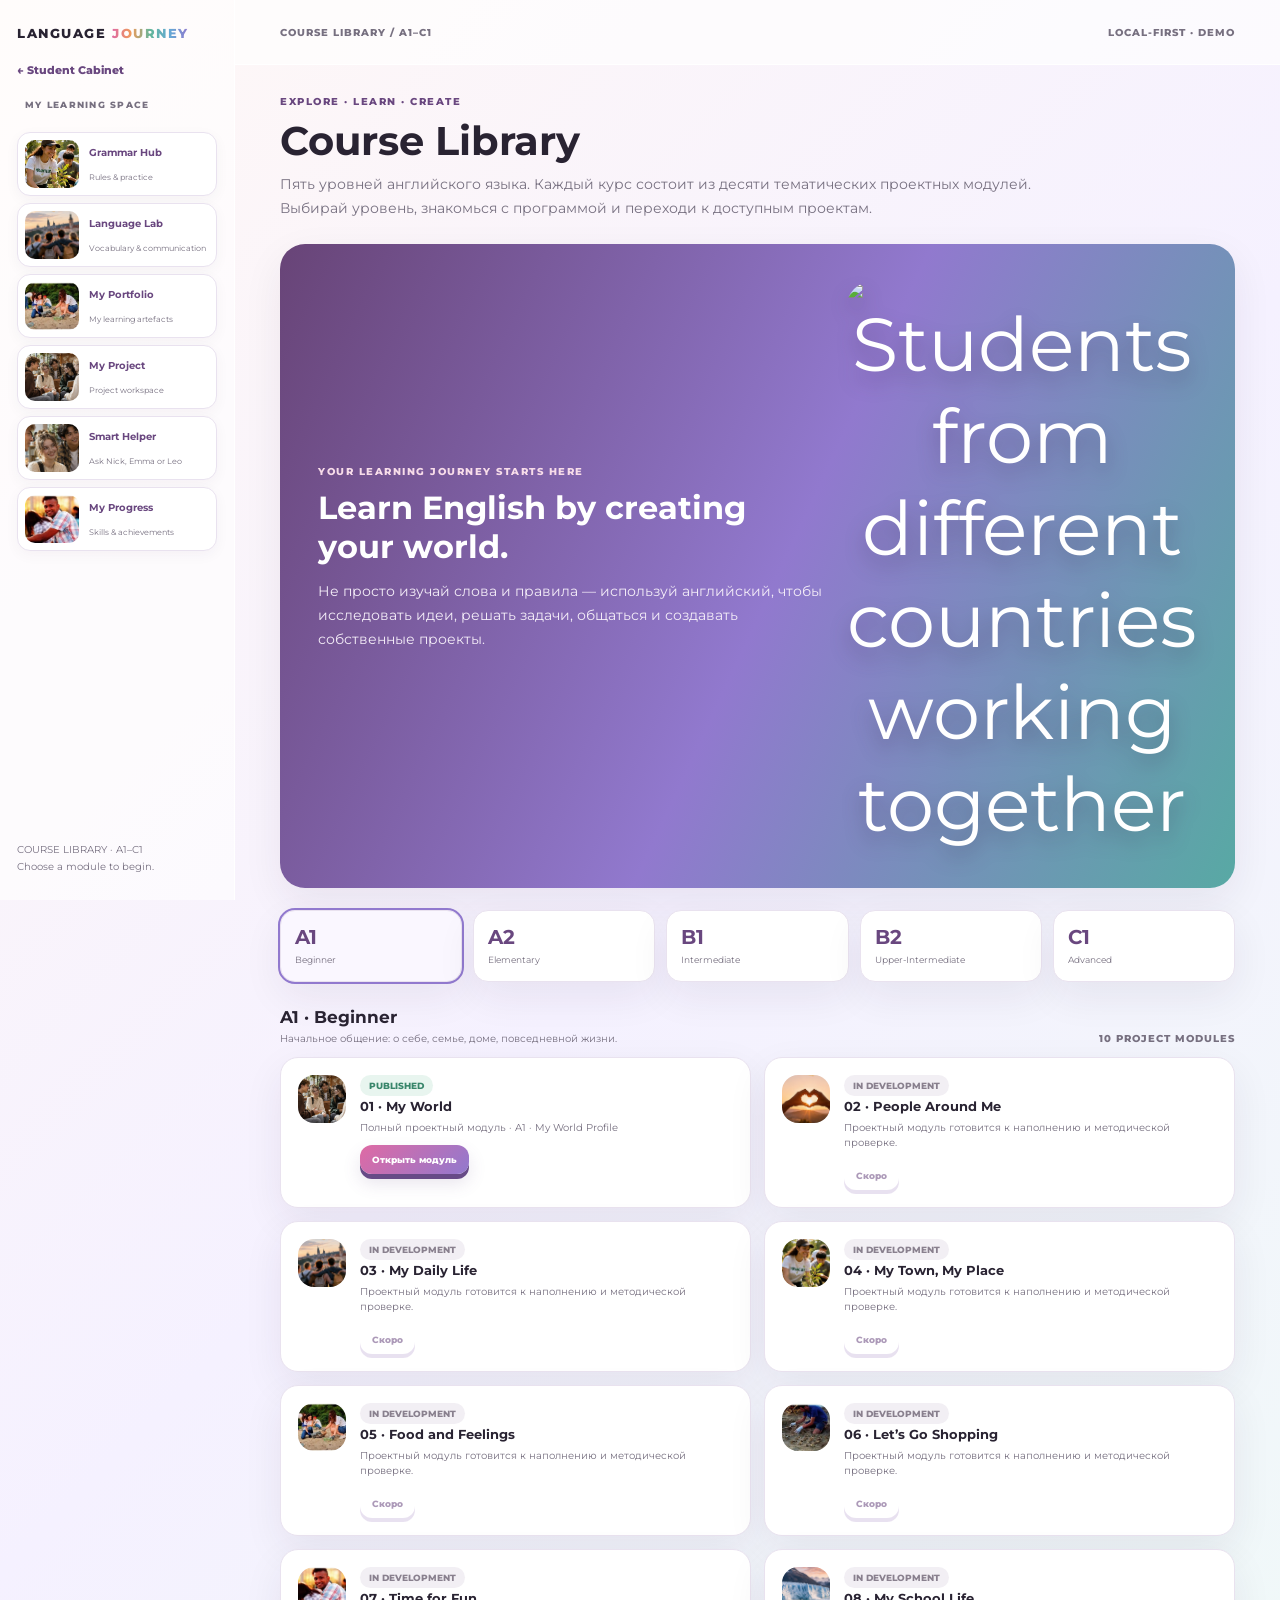
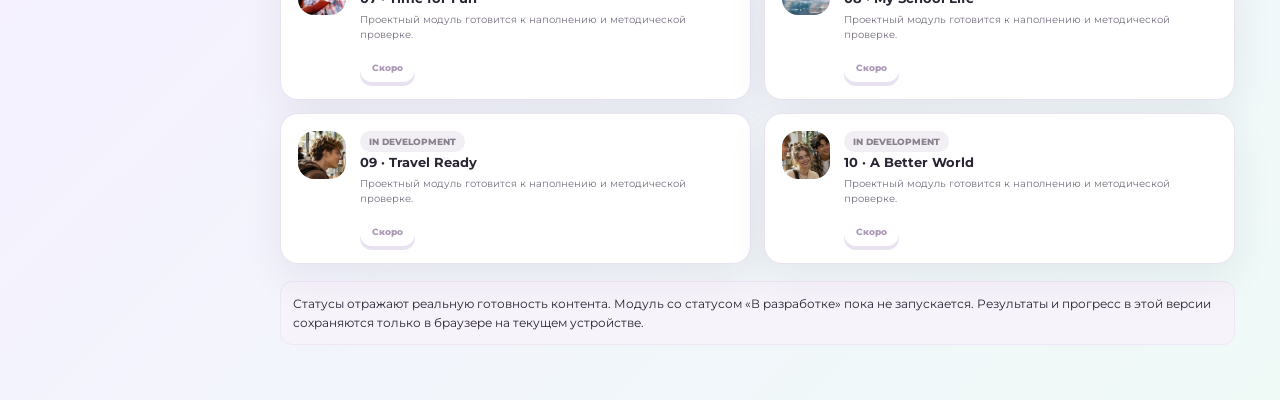
==== library/index.html @ ac0d99d9 "Restore Smart Helper chat and top points progress scale" ====
<!doctype html>
<html lang="ru"><head><meta charset="utf-8"><meta name="viewport" content="width=device-width,initial-scale=1">
<title>Course Library · Language Journey</title>
<link rel="preconnect" href="https://fonts.googleapis.com"><link rel="preconnect" href="https://fonts.gstatic.com" crossorigin><link href="https://fonts.googleapis.com/css2?family=Montserrat:wght@400;500;600;700;800&display=swap" rel="stylesheet">
<style>
:root{--ink:#292332;--muted:#777080;--paper:#fff;--bg:#f7f4fb;--line:#e9e2ef;--plum:#69477f;--pink:#df6aa4;--orange:#ef9a5a;--green:#63b69b;--blue:#64a9d5;--violet:#9179ce;--shadow:0 14px 40px #30203d12}
*{box-sizing:border-box}body{margin:0;background:linear-gradient(135deg,#fff8f6,#f5f1ff 48%,#effaf7);font:14px Montserrat,Arial,sans-serif;color:var(--ink);min-height:100vh}button,input,textarea{font:inherit}button{cursor:pointer}.shell{max-width:1440px;margin:auto;min-height:100vh;display:grid;grid-template-columns:235px 1fr}.side{background:#fff9;border-right:1px solid #fff;padding:25px 17px;display:flex;flex-direction:column;gap:22px}.logo{font-weight:800;letter-spacing:.12em;font-size:13px}.logo span{background:linear-gradient(90deg,var(--pink),var(--orange),var(--green),var(--blue),var(--violet));color:transparent;background-clip:text}.back{color:var(--plum);text-decoration:none;font-size:11px;font-weight:800}.sideNote{margin-top:auto;color:var(--muted);font-size:10px;line-height:1.7}.main{min-width:0}.top{height:65px;padding:0 clamp(18px,4vw,45px);display:flex;align-items:center;justify-content:space-between;border-bottom:1px solid #fff;background:#ffffffa8}.crumb{font-size:10px;color:var(--muted);font-weight:800;letter-spacing:.1em}.content{max-width:1200px;margin:auto;padding:30px clamp(16px,4vw,45px) 55px}.eyebrow{font-size:10px;letter-spacing:.15em;text-transform:uppercase;font-weight:800;color:var(--plum);margin-bottom:10px}.h1{font-size:clamp(27px,4vw,40px);margin:0 0 9px;line-height:1.15}.sub{max-width:760px;color:var(--muted);line-height:1.7;margin:0 0 23px}.hero{border-radius:25px;padding:clamp(23px,4vw,38px);color:#fff;background:linear-gradient(115deg,#684477,#9179ce 52%,#58a9a4);box-shadow:var(--shadow);display:grid;grid-template-columns:1.4fr .6fr;align-items:center;gap:20px;overflow:hidden}.hero h2{font-size:clamp(22px,3vw,32px);margin:0 0 10px}.hero p{color:#f4edf8;line-height:1.7;max-width:650px}.heroArt{font-size:75px;text-align:center;filter:drop-shadow(0 10px 10px #33204455)}.btn{border:0;border-radius:12px;padding:12px 18px;color:#fff;font-size:11px;font-weight:800;background:linear-gradient(135deg,var(--pink),var(--violet));box-shadow:0 5px 0 #674b87,0 9px 18px #674b8728}.btn:active{transform:translateY(3px);box-shadow:0 2px 0 #674b87}.btn.ghost{background:#fff;color:var(--plum);box-shadow:0 4px 0 #d7c9e4}.levels{display:grid;grid-template-columns:repeat(5,1fr);gap:11px;margin:22px 0}.level{background:#fff;border:1px solid var(--line);border-radius:15px;padding:14px;text-align:left;box-shadow:var(--shadow);color:var(--ink)}.level strong{font-size:20px;display:block;color:var(--plum)}.level small{font-size:9px;color:var(--muted)}.level.active{outline:2px solid var(--violet);background:#faf7ff}.sectionHead{display:flex;justify-content:space-between;align-items:end;gap:12px;margin:25px 0 12px}.sectionHead h3{margin:0;font-size:17px}.muted{color:var(--muted)}.moduleGrid{display:grid;grid-template-columns:repeat(2,minmax(0,1fr));gap:13px}.moduleCard{background:#fff;border:1px solid var(--line);border-radius:18px;padding:17px;display:flex;gap:14px;align-items:flex-start;box-shadow:var(--shadow);min-width:0}.moduleIcon{width:48px;height:48px;border-radius:15px;background:linear-gradient(135deg,#fce6f0,#eae5ff);display:grid;place-items:center;font-size:23px;flex:none}.moduleBody{flex:1;min-width:0}.moduleBody h4{margin:2px 0 6px;font-size:13px}.moduleBody p{font-size:10px;line-height:1.55;color:var(--muted);margin:0 0 10px}.status{display:inline-flex;padding:5px 9px;border-radius:20px;font-size:9px;font-weight:800;background:#e8f5ef;color:#39866b}.status.draft{background:#f2eff4;color:#89808e}.moduleCard .btn{padding:9px 12px;font-size:9px}.notice{padding:13px 15px;border-radius:13px;background:#f8f4fb;border:1px solid #eee5f5;font-size:10px;line-height:1.6;color:#66596c;margin-top:17px}
#player{display:none}.playerTop{display:flex;align-items:center;gap:15px;margin-bottom:18px}.progress{height:7px;border-radius:20px;background:#eae4ef;overflow:hidden;flex:1}.progress i{display:block;height:100%;background:linear-gradient(90deg,var(--pink),var(--orange),var(--green),var(--blue),var(--violet));width:0}.step{font-size:10px;font-weight:800;color:var(--muted);white-space:nowrap}.screen{background:#fff;border:1px solid var(--line);border-radius:22px;box-shadow:var(--shadow);padding:clamp(16px,2.5vw,26px);min-height:min(620px,calc(100vh - 135px));max-height:calc(100vh - 110px);display:flex;flex-direction:column;overflow:hidden}.screen h2{font-size:clamp(22px,3vw,30px);margin:0 0 10px}.screenLead{color:var(--muted);line-height:1.7;max-width:850px;margin:0 0 18px;font-size:13px}.screenBody{flex:1;min-width:0;min-height:0;overflow-y:auto;padding-right:5px}.screenActions{display:flex;justify-content:space-between;gap:12px;margin-top:23px;flex-wrap:wrap}.helper{display:flex;gap:10px;align-items:center;background:#f8f5fb;padding:11px 13px;border-radius:13px;margin-top:17px;font-size:10px;line-height:1.55;color:#66596c}.helper b{color:var(--plum)}.photos{display:grid;grid-template-columns:repeat(3,minmax(0,1fr));gap:12px}.photo{box-shadow:0 8px 22px #30203d12}.photo{margin:0;position:relative;border-radius:15px;overflow:hidden;min-height:175px;background:#eee}.photo img{width:100%;height:clamp(210px,28vh,300px);object-fit:cover;object-position:center;display:block;background:#f5f2f7}.screenVisual{margin:0 0 13px;border-radius:14px;overflow:hidden}.screenVisual img{width:100%;height:clamp(230px,34vh,360px);object-fit:cover;object-position:center;display:block;background:#f5f2f7}.screenVisual{box-shadow:0 8px 22px #30203d12}.photo figcaption{padding:10px;background:#fff;font-size:10px;font-weight:800}.choiceGrid{display:grid;gap:10px;margin:15px 0}.choice{display:flex;align-items:center;gap:11px;border:1px solid var(--line);background:#fff;border-radius:12px;padding:13px;text-align:left;font-size:12px;font-weight:650;color:var(--ink)}.choice:hover{border-color:var(--violet);background:#fbf9ff}.choice.selected{border:2px solid var(--violet);background:#f8f4ff}.choice.correct{border-color:#63b69b;background:#f0faf5}.choice.wrong{border-color:#df7c86;background:#fff4f4}.feedback{display:none;padding:12px 14px;border-radius:12px;font-size:11px;line-height:1.6;margin-top:12px;background:#f4f0fa}.feedback.show{display:block}.vocabGrid,.grammarGrid{display:grid;grid-template-columns:repeat(2,1fr);gap:10px}.vocab{padding:14px;border:1px solid var(--line);border-radius:13px;background:#fff}.vocab b{font-size:14px;color:var(--plum)}.vocab span{display:block;font-size:10px;color:var(--muted);margin:4px 0}.vocab em{font-size:10px}.grammar{border:1px solid var(--line);border-radius:14px;padding:16px;background:#fff}.grammar h3{margin:0 0 8px;font-size:15px}.rule{background:#f7f3fb;padding:12px;border-radius:10px;font-size:12px;font-weight:800;color:var(--plum);line-height:1.7}.examples{font-size:11px;line-height:1.8;color:var(--muted)}.readingText{font-size:14px;line-height:1.9;padding:18px;border-radius:15px;background:linear-gradient(120deg,#fff8f3,#f7f3ff);border-left:4px solid var(--pink);margin:12px 0 18px}.field{display:grid;gap:6px;margin:12px 0}.field label{font-size:10px;font-weight:800}.field input,.field textarea{width:100%;border:1px solid var(--line);border-radius:11px;padding:12px;color:var(--ink);background:#fff;font-size:12px}.field textarea{min-height:72px;resize:vertical}.transcript{display:none;padding:13px;border-radius:12px;background:#f8f5fb;font-size:12px;line-height:1.7}.transcript.show{display:block}.checklist{display:grid;gap:10px}.checkline{display:flex;gap:10px;align-items:flex-start;padding:11px;border:1px solid var(--line);border-radius:11px;font-size:11px;line-height:1.5}.checkline input{accent-color:var(--plum);margin-top:2px}.toast{display:none;padding:12px;border-radius:12px;background:#edf8f2;color:#276c52;font-size:11px;margin-top:12px}.toast.show{display:block}
@media(max-width:850px){.shell{grid-template-columns:1fr}.side{flex-direction:row;align-items:center;padding:13px 17px;border-right:0;border-bottom:1px solid var(--line)}.sideNote{display:none}.levels{grid-template-columns:repeat(5,minmax(0,1fr))}.moduleGrid{grid-template-columns:1fr}.hero{grid-template-columns:1fr}.heroArt{display:none}}@media(max-width:560px){.screen{max-height:none;min-height:520px;overflow:visible}.screenBody{overflow:visible}.levels{grid-template-columns:repeat(3,1fr)}.photos{grid-template-columns:1fr}.photo img{height:160px}.vocabGrid,.grammarGrid{grid-template-columns:1fr}.screen{min-height:520px}.moduleCard{padding:13px}.top{height:54px}}
.matchRow{display:grid;gap:8px;margin:10px 0}.matchRow select,.worldCard select,.flagCard select,.assessRow select{width:100%;padding:9px;border:1px solid var(--line);border-radius:9px;background:white;color:var(--ink);font:inherit;font-size:11px}.lessonTable{width:100%;border-collapse:collapse;font-size:12px}.lessonTable th{background:#f4e8f1;color:var(--plum)}.lessonTable th,.lessonTable td{border:1px solid var(--line);padding:8px;text-align:left}.worldGrid{display:grid;grid-template-columns:repeat(3,minmax(0,1fr));gap:10px}.worldCard{border:1px solid var(--line);border-radius:12px;overflow:hidden;padding:7px}.worldCard img{width:100%;height:160px;object-fit:cover;background:#f5f2f7}.worldCard>div{display:flex;align-items:center;gap:8px;padding-top:6px}.flagGrid{display:grid;grid-template-columns:repeat(5,minmax(0,1fr));gap:8px}.flagCard{border:1px solid var(--line);border-radius:10px;padding:8px;text-align:center;background:#fff}.flagCard span{display:block;font-size:25px}.flagCard small{display:block;font-size:9px;color:var(--muted);margin:3px}.letterBoard{display:grid;grid-template-columns:repeat(7,minmax(0,1fr));gap:7px;margin:15px 0}.letterKey{border:0;border-radius:8px;padding:12px 4px;background:linear-gradient(145deg,#f36b32,#bb3c1c);color:#fff;font-weight:900;box-shadow:0 3px 0 #8d2b17}.letterResult,.notice{padding:12px;border-radius:12px;background:#f7f3fb;color:var(--ink);font-size:12px;line-height:1.6}.dialogueLine{display:flex;justify-content:space-between;gap:12px;padding:9px 0;border-bottom:1px solid var(--line);font-size:13px}.assessRow{display:grid;grid-template-columns:1fr 90px;gap:10px;align-items:center;padding:10px 0;border-bottom:1px solid var(--line);font-size:12px}@media(max-width:650px){.worldGrid{grid-template-columns:repeat(2,minmax(0,1fr))}.flagGrid{grid-template-columns:repeat(3,minmax(0,1fr))}.letterBoard{grid-template-columns:repeat(6,minmax(0,1fr))}}.side{position:sticky;top:0;height:100vh;overflow-y:auto;align-self:start}.sideLabel{font-size:9px;letter-spacing:.14em;font-weight:800;color:var(--muted);padding:0 8px}.learnNav{display:grid;gap:7px}.learnNav button{display:grid;grid-template-columns:34px 1fr;grid-template-rows:auto auto;gap:2px 9px;align-items:center;text-align:left;border:1px solid transparent;border-radius:13px;padding:10px 9px;background:transparent;color:var(--ink);cursor:pointer}.learnNav button:hover{background:linear-gradient(100deg,#fceaf3,#f1edff);border-color:#eadcf2}.learnNav button>span{grid-row:1/3;width:32px;height:32px;border-radius:10px;background:#f4edf8;display:grid;place-items:center;font-size:16px}.learnNav button b{font-size:10px;color:var(--plum)}.learnNav button small{font-size:8px;color:var(--muted)}.fillGrammarTable td{padding:7px}.grammarGap{width:100%;min-width:0;padding:10px 8px;border:1px solid #d9cbe2;border-radius:8px;background:#fff;color:var(--ink);font:600 11px Montserrat,Arial,sans-serif}.grammarGap:focus{outline:2px solid var(--violet);border-color:var(--violet)}.tableInstruction{font-size:10px;color:var(--muted);line-height:1.5;margin:0 0 10px}@media(max-width:850px){.side{position:relative;height:auto;overflow:visible}.learnNav{display:flex;overflow-x:auto;width:100%;gap:5px}.learnNav button{min-width:145px}.sideLabel,.sideNote{display:none}.side{display:grid;grid-template-columns:1fr;gap:10px}.logo,.back{display:none}.shell{grid-template-columns:1fr}}.workspaceBackdrop{position:fixed;inset:0;background:#21172e66;z-index:100;display:none;justify-content:flex-end}.workspaceBackdrop.open{display:flex}.workspacePanel{width:min(520px,94vw);height:100%;overflow:auto;background:#fbf9fd;padding:24px;box-shadow:-20px 0 60px #21172e30;animation:workspaceIn .2s ease}.workspaceHead{display:flex;justify-content:space-between;align-items:center;gap:12px;margin-bottom:20px}.workspaceHead h2{margin:0;font-size:24px}.closeWorkspace{border:0;border-radius:10px;background:#eee7f3;color:var(--plum);font-size:16px;padding:9px 12px}.workspaceContent{display:grid;gap:12px}.workspaceCard{background:#fff;border:1px solid var(--line);border-radius:16px;padding:17px;box-shadow:var(--shadow)}.workspaceCard h3{font-size:14px;margin:0 0 9px;color:var(--plum)}.workspaceCard p,.workspaceCard li{font-size:11px;line-height:1.7;color:var(--muted)}.workspaceExamples{display:grid;gap:7px;margin-top:12px}.workspaceExamples div{padding:9px 11px;border-radius:9px;background:#f8f4fb;font-size:11px}.workspaceFoot{font-size:10px;line-height:1.6;color:var(--muted)}.wordCloud,.skillTags{display:flex;flex-wrap:wrap;gap:7px;margin:12px 0}.wordCloud span,.skillTags span{padding:7px 10px;border-radius:20px;background:#f3edf8;color:var(--plum);font-size:10px;font-weight:700}.portfolioLine{display:grid;grid-template-columns:125px 1fr;gap:9px;padding:9px 0;border-bottom:1px solid var(--line);font-size:10px}.portfolioLine b{color:var(--plum)}.portfolioLine span{overflow-wrap:anywhere}.helperChoices{display:grid;grid-template-columns:repeat(3,1fr);gap:8px}.helperChoices button{display:grid;gap:6px;text-align:left;border:1px solid var(--line);border-radius:13px;padding:12px;background:#fff}.helperChoices b{font-size:12px;color:var(--plum)}.helperChoices small{font-size:8px;color:var(--muted)}.helperChoices span{font-size:21px}.progressSummary{padding:20px;border-radius:16px;background:linear-gradient(120deg,#684477,#9179ce);color:white;display:grid;gap:6px}.progressSummary strong{font-size:38px}.progressSummary span{font-size:10px;color:#f4eaf8}.workspaceProgress{height:7px;background:#ffffff55;border-radius:20px;overflow:hidden;margin-top:8px}.workspaceProgress i{display:block;height:100%;background:#fff;border-radius:20px}.projectIcon{font-size:35px}@keyframes workspaceIn{from{transform:translateX(20px);opacity:.7}to{transform:translateX(0);opacity:1}}.flagImage{display:block;width:64px;height:44px;object-fit:contain;margin:0 auto 6px}.flagCard{min-width:0}.answer-correct{border-color:#37a879!important;background:#effaf4!important}.answer-wrong{border-color:#d96a78!important;background:#fff1f2!important}.flagCard select{font-size:10px;padding:8px 5px}.learnNav button{grid-template-columns:54px 1fr;grid-template-rows:auto auto;min-height:64px;padding:7px;gap:2px 10px;background:#fff;border:1px solid var(--line);box-shadow:0 4px 14px #30203d0b}.learnNav button>img{grid-row:1/3;width:54px;height:48px;object-fit:cover;border-radius:10px}.side{z-index:3;min-width:0}.screenVisual img{height:clamp(230px,34vh,360px)!important;object-fit:cover!important;object-position:center}.photo img{height:clamp(210px,28vh,300px)!important;object-fit:cover!important}.flagImage{display:block;width:100%;height:76px;object-fit:contain;background:#f5f5f7;border-radius:6px;margin:0 auto 6px}.flagName{display:block;font-size:10px;margin-bottom:7px;color:var(--ink)}.flagCard{padding:10px;display:flex;flex-direction:column;justify-content:space-between;gap:4px}.flagGrid{gap:10px}.audioPanel{display:flex;align-items:center;gap:12px;flex-wrap:wrap;background:#f8f4fb;border:1px solid var(--line);border-radius:14px;padding:14px;margin-bottom:15px}.audioPanel p{font-size:11px;color:var(--muted);flex:1;min-width:180px;line-height:1.6}.welcomeTiles{display:grid;grid-template-columns:1fr 1fr;gap:12px}.welcomeTiles article{border:1px solid var(--line);border-radius:15px;overflow:hidden;background:white}.welcomeTiles img{width:100%;height:175px;object-fit:cover;display:block}.welcomeTiles article div{padding:13px}.welcomeTiles h3{font-size:13px;margin:0 0 7px}.welcomeTiles p{font-size:11px;color:var(--muted);margin:0 0 6px}.welcomeTiles b{font-size:10px}@media(max-width:560px){.welcomeTiles{grid-template-columns:1fr}}.screenVisual img{height:clamp(230px,34vh,360px)!important;object-fit:cover!important;object-position:center}.photo img{height:clamp(210px,28vh,300px)!important;object-fit:cover!important}.flagImage{width:100%;height:76px;object-fit:contain;background:#f5f5f7;border-radius:6px}.flagName{display:block;font-size:10px;margin:5px 0;color:var(--ink)}.flagCard{padding:10px;display:flex;flex-direction:column;gap:6px}.flagGrid{gap:10px}.learnNav button{grid-template-columns:54px 1fr;grid-template-rows:auto auto;min-height:64px;padding:7px;gap:2px 10px;background:#fff;border:1px solid var(--line);box-shadow:0 4px 14px #30203d0b}.learnNav button>img{grid-row:1/3;width:54px;height:48px;object-fit:cover;border-radius:10px}.side{z-index:3;min-width:0}.helperChoices button img{width:64px;height:64px;object-fit:cover;border-radius:12px}.helperChoices button span{display:none}.audioPanel{display:flex;align-items:center;gap:12px;flex-wrap:wrap;background:#f8f4fb;border:1px solid var(--line);border-radius:14px;padding:14px;margin-bottom:15px}.audioPanel p{font-size:11px;color:var(--muted);line-height:1.6}.welcomeTiles{display:grid;grid-template-columns:1fr 1fr;gap:12px}.welcomeTiles article{border:1px solid var(--line);border-radius:15px;overflow:hidden;background:white}.welcomeTiles img{width:100%;height:175px;object-fit:cover;display:block}.welcomeTiles article div{padding:13px}.welcomeTiles h3{font-size:13px;margin:0 0 7px}.welcomeTiles p{font-size:11px;color:var(--muted);margin:0 0 6px}.welcomeTiles b{font-size:10px}@media(max-width:850px){.learnNav{display:grid;grid-template-columns:repeat(2,minmax(0,1fr));overflow:visible}.learnNav button{min-width:0}.side{position:relative;height:auto}}@media(max-width:560px){.welcomeTiles{grid-template-columns:1fr}.flagGrid{grid-template-columns:repeat(2,minmax(0,1fr))}}.helperChoices button img{width:64px;height:64px;object-fit:cover;border-radius:12px}.helperChoices button span{display:none}
.workspaceContent{display:grid;gap:14px;align-content:start}
.workspaceCard{background:#fff;border:1px solid var(--line);border-radius:14px;padding:16px}
.workspaceCard h3{margin:0 0 10px;font-size:14px;color:var(--plum)}
.workspaceCard p,.workspaceCard li{font-size:12px;line-height:1.65}
.workspaceExamples{display:grid;gap:7px;margin-top:10px}
.workspaceExamples>div{background:#f7f3fa;border-radius:9px;padding:9px 11px;font-size:11px}
.wordCloud{display:flex;flex-wrap:wrap;gap:7px}
.wordCloud span{padding:7px 10px;border-radius:20px;background:#f1eaf6;color:#52386a;font-size:11px}
.portfolioLine{display:grid;grid-template-columns:minmax(110px,1fr) 2fr;gap:10px;padding:9px 0;border-bottom:1px solid var(--line);font-size:11px}
.helperChoices{display:grid;grid-template-columns:repeat(3,minmax(0,1fr));gap:10px}
.helperChoices button{display:flex;flex-direction:column;align-items:center;gap:6px;padding:12px;border:1px solid var(--line);border-radius:12px;background:#fff}
.helperChoices button img{width:76px;height:76px;object-fit:cover;border-radius:50%}
.helperChoices button b{font-size:12px}.helperChoices button small{font-size:9px;color:var(--muted)}
@media(max-width:560px){.helperChoices{grid-template-columns:1fr}.portfolioLine{grid-template-columns:1fr}}
.heroArt img{width:100%;height:100%;object-fit:cover;border-radius:24px;display:block}.moduleIcon{overflow:hidden;border-radius:16px}.moduleIcon img{width:100%;height:100%;object-fit:cover;display:block}.projectIcon{width:110px;height:90px;border-radius:16px;overflow:hidden;margin-bottom:12px}.projectIcon img{width:100%;height:100%;object-fit:cover}.uiIcon{width:16px;height:16px;display:inline-block;vertical-align:-3px;margin-right:5px}.closeWorkspace svg{width:18px;height:18px;display:block}.awardArt{width:100px;height:100px;margin:0 auto 12px}.awardArt svg{width:100%;height:100%}.moduleIcon{overflow:hidden}.moduleIcon img{width:100%;height:100%;object-fit:cover;display:block}.modelAnswer{padding:12px 14px;margin:10px 0 16px;border-radius:12px;background:#f6f1fa;border-left:4px solid var(--violet)}.modelAnswer p{margin:5px 0 0;font-weight:700}.telegramChat{border:1px solid #d9e7ef;border-radius:16px;overflow:hidden;background:#e9f1f5;max-width:760px;display:flex;flex-direction:column;min-height:390px}.telegramTop{display:flex;align-items:center;gap:10px;padding:12px 15px;background:#fff;border-bottom:1px solid #e3eaf0}.telegramTop img{width:42px;height:42px;border-radius:50%;object-fit:cover}.telegramTop div{display:grid;gap:2px}.telegramTop small{font-size:10px;color:#6b8b9c}.telegramStatus{margin-left:auto;color:#40ad7a}.telegramMessages{padding:18px 14px;display:flex;flex-direction:column;gap:10px;min-height:230px;max-height:330px;overflow:auto;background:#eaf2f6}.telegramDay{align-self:center;padding:4px 10px;border-radius:12px;background:#d4e2ea;color:#5b7889;font-size:9px;font-weight:800}.telegramRow{display:flex;width:100%}.telegramRow.incoming{justify-content:flex-start}.telegramRow.outgoing{justify-content:flex-end}.telegramBubble{max-width:min(82%,480px);padding:10px 13px;border-radius:13px;background:#fff;color:#263746;font-size:12px;line-height:1.55;box-shadow:0 1px 2px #20304012;overflow-wrap:anywhere}.telegramRow.outgoing .telegramBubble{background:#d9f4d1;border-bottom-right-radius:4px}.telegramRow.incoming .telegramBubble{border-bottom-left-radius:4px}.telegramBubble small{display:block;text-align:right;font-size:9px;color:#78909c;margin-top:4px}.telegramComposer{display:flex;gap:8px;padding:11px;background:#fff;border-top:1px solid #dce6ec}.telegramComposer input{flex:1;min-width:0;border:1px solid #dce4e9;border-radius:20px;padding:10px 14px;font:inherit;font-size:12px}.telegramComposer .btn{border-radius:20px;padding:9px 17px}.chatHint{padding:8px 12px;background:#fff;color:#71818a;font-size:10px}.flagName{font-size:9px;color:#71808c}.screenVisual img{max-height:250px}.screen:has(.telegramChat) .screenVisual{display:none}
/* Premium learning check */
.confidenceScale{display:grid;gap:14px;margin:18px 0}
.confidenceItem{display:grid;grid-template-columns:minmax(0,1fr) auto;align-items:center;gap:12px;padding:16px 18px;border:1px solid #e7dced;border-radius:16px;background:linear-gradient(135deg,#fff 0%,#faf6fc 100%);box-shadow:0 5px 18px rgba(74,43,92,.06)}
.confidenceObjective{font-size:13px;font-weight:750;line-height:1.45;color:#30253d}
.faceOptions{display:flex;gap:8px;align-items:center}
.faceOption{width:52px;height:52px;display:grid;place-items:center;border:1px solid #e6d9eb;border-radius:14px;background:#fff;cursor:pointer;transition:.18s;box-shadow:0 3px 0 #e7dceb}
.faceOption svg{width:34px;height:34px}
.faceOption:hover{transform:translateY(-2px)}
.faceOption.selected{border:2px solid #9463b4;background:#f4eafa;box-shadow:0 3px 0 #b99aca,0 0 0 3px #f2e8f8}
.faceCaptions{grid-column:1/-1;display:grid;grid-template-columns:repeat(3,1fr);font-size:9px;color:#776981;text-align:center;margin-top:-5px}
.confidenceItem .faceCaptions{padding:0 2px}
.selfAssessIntro{padding:14px 16px;border-radius:14px;background:linear-gradient(110deg,#f5effa,#fff);border:1px solid #e7dced;color:#675474;font-size:11px;line-height:1.6;margin-bottom:14px}
.selfAssessTitle{font-size:10px;font-weight:800;letter-spacing:.1em;text-transform:uppercase;color:#76528d;margin:18px 0 8px}
.selfAssessField{background:#fff;border:1px solid #e7dced;border-radius:15px;padding:15px}
.selfAssessField textarea{min-height:90px;width:100%;border:1px solid #e4d9e9;border-radius:11px;padding:12px;font:inherit;font-size:12px;resize:vertical}
.letterBoard{grid-template-columns:repeat(7,minmax(0,1fr))}
.letterKey{min-height:46px;display:grid;place-items:center;font-size:14px;cursor:pointer;transition:transform .12s,filter .12s}
.letterKey:active{transform:translateY(2px);box-shadow:0 1px 0 #8d2b17}
.letterKey.used{opacity:.38;filter:grayscale(.8);cursor:default}
.letterKey.lastWrong{outline:3px solid #d84c59;filter:saturate(.7)}
.letterFeedback{margin:8px 0;padding:10px 13px;border-radius:11px;font-size:11px;font-weight:700;background:#f4eff8;color:#6d557b}
.letterFeedback.good{background:#eaf7ef;color:#27744c}.letterFeedback.bad{background:#fff0f0;color:#a43d49}
.telegramFeedback{padding:8px 12px;border-radius:10px;font-size:10px;font-weight:700;margin-top:4px}
.telegramFeedback.good{background:#eaf7ef;color:#27744c}.telegramFeedback.bad{background:#fff0f0;color:#a43d49}
.telegramBubble .rubricTag{font-size:9px;font-weight:800;display:inline-block;margin-top:5px}
.telegramComposer button:disabled{opacity:.45;cursor:not-allowed}
.languageFlashcards{display:grid;grid-template-columns:repeat(2,minmax(0,1fr));gap:14px}
.languageCard{overflow:hidden;border:1px solid #e7dced;border-radius:17px;background:#fff;box-shadow:0 8px 24px rgba(52,34,66,.06)}
.languageCard .vocabPhoto{height:145px;overflow:hidden;background:#f4eff8}
.languageCard .vocabPhoto img{width:100%;height:100%;object-fit:cover;display:block}
.languageCardBody{padding:14px}
.languageCardHead{display:flex;align-items:flex-start;justify-content:space-between;gap:8px}
.languageCard h3{margin:0;color:#30243d;font-size:17px}
.languageCard .ipa{font-size:11px;color:#8b6ca0;margin-top:4px}
.languageCard .meaning{font-size:12px;color:#745d83;margin:9px 0 5px}
.languageCard .definition{font-size:11px;line-height:1.6;color:#55495f}
.languageCard .example{margin-top:10px;padding:10px 11px;border-radius:10px;background:#f7f2fa;font-size:11px;line-height:1.55;color:#473750}
.audioMini{border:1px solid #e4d6eb;background:#faf6fc;color:#795393;border-radius:10px;padding:7px 10px;font-size:10px;font-weight:800;cursor:pointer;white-space:nowrap}
.languageCard .audioMini svg{width:13px;height:13px;vertical-align:middle;margin-right:4px}
.workspaceHero{padding:18px;border-radius:18px;background:linear-gradient(125deg,#34243f,#76518a);color:#fff;margin-bottom:14px}
.workspaceHero h3{margin:0 0 5px;font-size:18px;color:#fff}.workspaceHero p{margin:0;color:#eee4f4;font-size:11px;line-height:1.6}
.portfolioEditor{display:grid;gap:10px}
.portfolioField{display:grid;gap:6px;padding:12px 14px;border:1px solid #e8dfee;border-radius:13px;background:linear-gradient(120deg,#fff,#fcf9fd)}
.portfolioField label{font-size:10px;font-weight:800;color:#77548d}
.portfolioField input,.portfolioField textarea{width:100%;border:1px solid #e5d9eb;border-radius:9px;padding:10px 11px;font:inherit;font-size:12px;color:#35283e;background:#fff}
.portfolioField textarea{min-height:64px;resize:vertical}
.portfolioSave{display:flex;justify-content:space-between;align-items:center;gap:10px;padding:12px 0}
.portfolioSave small{color:#82718d;font-size:10px}
.analysisHero{padding:19px;border-radius:18px;background:linear-gradient(125deg,#34243f,#79558d);color:#fff;display:grid;grid-template-columns:1fr auto;gap:10px;align-items:center}
.analysisHero strong{font-size:28px}.analysisHero span{font-size:10px;color:#eadff0}
.analysisMetricGrid{display:grid;grid-template-columns:repeat(3,minmax(0,1fr));gap:9px;margin:12px 0}
.analysisMetric{padding:13px;border:1px solid #e9deee;border-radius:13px;background:#fff}
.analysisMetric b{display:block;font-size:20px;color:#553c68}.analysisMetric small{font-size:9px;color:#85748e}
.analysisSection{margin:15px 0}.analysisSection h3{font-size:13px;color:#563d68;margin:0 0 9px}
.errorItem{padding:11px 13px;border:1px solid #efdddd;border-left:3px solid #c86d78;border-radius:11px;background:#fffafa;margin:7px 0}
.errorItem b{font-size:11px;color:#623e4c}.errorItem p{font-size:10px;line-height:1.55;color:#78636b;margin:4px 0 0}
.recommendationCard{padding:13px;border:1px solid #e6d9eb;border-radius:13px;background:linear-gradient(120deg,#fff,#faf6fc);margin:8px 0}
.recommendationCard header{display:flex;align-items:center;gap:9px;margin-bottom:7px}
.recommendationCard img{width:34px;height:34px;border-radius:50%;object-fit:cover}
.recommendationCard b{font-size:11px;color:#553c68}.recommendationCard p{font-size:10px;line-height:1.65;color:#65566d;margin:0}
.emptyAnalysis{padding:18px;border-radius:13px;background:#f8f3fa;color:#806b8b;font-size:11px;line-height:1.6}
@media(max-width:700px){.confidenceItem{grid-template-columns:1fr}.faceOptions{justify-content:flex-start}.faceCaptions{grid-column:1}.languageFlashcards{grid-template-columns:1fr}.analysisMetricGrid{grid-template-columns:repeat(3,minmax(0,1fr))}}

/* Top points scale */
.playerTop{flex-wrap:wrap;gap:10px}
.scoreProgressTop{display:flex;align-items:center;gap:12px;flex:1;min-width:220px;max-width:520px;margin-left:auto;padding:7px 13px;background:#fff;border:1px solid #e8deef;border-radius:14px;box-shadow:0 5px 16px #34204a0b}
.scoreProgressTop .scoreLabel{font-size:10px;font-weight:800;color:#6d4c83;white-space:nowrap;letter-spacing:.04em}
.scoreProgressTrack{height:9px;flex:1;min-width:70px;background:#eee8f3;border-radius:99px;overflow:hidden}
.scoreProgressFill{height:100%;width:0;background:linear-gradient(90deg,#9b72bd,#e2a4c3,#e5bd6c);border-radius:99px;transition:width .35s ease}
.scoreProgressTop .scoreValue{font-size:12px;font-weight:800;color:#34203f;white-space:nowrap;font-variant-numeric:tabular-nums}
.scoreProgressTop .penaltyValue{font-size:10px;color:#9a6970;white-space:nowrap}
.helperChat{display:flex;flex-direction:column;min-height:500px;max-height:calc(100vh - 210px);border:1px solid #e6ddeb;border-radius:20px;overflow:hidden;background:#f5f1f8}
.helperChatHead{display:flex;align-items:center;gap:10px;padding:13px 15px;background:#fff;border-bottom:1px solid #e8dfed}
.helperChatHead img{width:42px;height:42px;object-fit:cover;border-radius:50%}
.helperChatHead strong{display:block;font-size:13px;color:#34203f}
.helperChatHead small{display:block;font-size:10px;color:#897b91;margin-top:3px}
.helperOnline{margin-left:auto;width:8px;height:8px;border-radius:50%;background:#47b58b;box-shadow:0 0 0 4px #e2f5ec}
.helperTabs{display:flex;gap:7px;padding:10px 12px;background:#fff;border-bottom:1px solid #eee7f1}
.helperTabs button{display:flex;align-items:center;gap:6px;border:1px solid #e9dfef;background:#faf8fc;color:#6d5c76;border-radius:12px;padding:6px 9px;font:inherit;font-size:10px;cursor:pointer}
.helperTabs button.active{background:#eee5f6;border-color:#bca2d0;color:#4d3562;box-shadow:inset 0 1px 0 #fff}
.helperTabs img{width:24px;height:24px;object-fit:cover;border-radius:50%}
.helperChatMessages{padding:15px;display:flex;flex-direction:column;gap:11px;overflow:auto;flex:1;min-height:220px}
.helperMsg{max-width:86%;padding:11px 13px;border-radius:15px;background:#fff;color:#4c4054;font-size:12px;line-height:1.55;box-shadow:0 3px 10px #34204a08}
.helperMsg.assistant{align-self:flex-start;border-bottom-left-radius:4px}
.helperMsg.user{align-self:flex-end;background:#e4f1e8;border-bottom-right-radius:4px}
.helperMsg small{display:block;margin-top:5px;color:#988a9e;font-size:9px}
.helperChatComposer{display:flex;gap:8px;padding:12px;background:#fff;border-top:1px solid #e8dfed}
.helperChatComposer input{flex:1;min-width:0;border:1px solid #e5dbea;border-radius:13px;padding:11px 13px;font:inherit;font-size:12px;outline:none}
.helperChatComposer input:focus{border-color:#a98abd;box-shadow:0 0 0 3px #a98abd22}
.helperChatComposer button{border:0;border-radius:12px;padding:0 17px;color:#fff;background:linear-gradient(135deg,#9a6fb3,#c66d9e);font:inherit;font-size:11px;font-weight:800;cursor:pointer;box-shadow:0 3px 0 #80548f}
.helperChatNote{padding:0 13px 11px;background:#fff;color:#95889b;font-size:9px}
</style></head>
<body><div class="shell"><aside class="side"><div class="logo">LANGUAGE <span>JOURNEY</span></div><a class="back" href="../">← Student Cabinet</a><div class="sideLabel">MY LEARNING SPACE</div><nav class="learnNav"><button onclick="openWorkspace('grammar')"><img src="../media/intro_volunteer.jpg" alt=""><b>Grammar Hub</b><small>Rules & practice</small></button><button onclick="openWorkspace('language')"><img src="../media/intro_city.jpg" alt=""><b>Language Lab</b><small>Vocabulary & communication</small></button><button onclick="openWorkspace('portfolio')"><img src="../media/volunteer_project_1.jpg" alt=""><b>My Portfolio</b><small>My learning artefacts</small></button><button onclick="openWorkspace('project')"><img src="../media/welcome_team.jpg" alt=""><b>My Project</b><small>Project workspace</small></button><button onclick="openWorkspace('helper')"><img src="../media/helper_emma.jpg" alt=""><b>Smart Helper</b><small>Ask Nick, Emma or Leo</small></button><button onclick="openWorkspace('progress')"><img src="../media/dean_volunteer.jpg" alt=""><b>My Progress</b><small>Skills & achievements</small></button></nav><div class="sideNote">COURSE LIBRARY · A1–C1<br><span id="sideModuleLabel">Choose a module to begin.</span></div></aside>
<main class="main"><header class="top"><div class="crumb" id="crumb">COURSE LIBRARY / A1–C1</div><div class="crumb">LOCAL-FIRST · DEMO</div></header><div class="content" id="catalog">
<div class="eyebrow">Explore · Learn · Create</div><h1 class="h1">Course Library</h1><p class="sub">Пять уровней английского языка. Каждый курс состоит из десяти тематических проектных модулей. Выбирай уровень, знакомься с программой и переходи к доступным проектам.</p>
<section class="hero"><div><div class="eyebrow" style="color:#f7dce9">Your learning journey starts here</div><h2>Learn English by creating your world.</h2><p>Не просто изучай слова и правила — используй английский, чтобы исследовать идеи, решать задачи, общаться и создавать собственные проекты.</p></div><div class="heroArt"><img src="https://images.unsplash.com/photo-1529156069898-49953e39b3ac?auto=format&fit=crop&w=700&q=85" alt="Students from different countries working together"></div></section>
<div class="levels" id="levels"></div><div class="sectionHead"><div><h3 id="courseTitle">A1 · Beginner</h3><div class="muted" style="font-size:10px;margin-top:5px" id="courseDesc">Первый уровень · базовое общение</div></div><span class="crumb">10 PROJECT MODULES</span></div>
<div class="moduleGrid" id="modules"></div><div class="notice">Статусы отражают реальную готовность контента. Модуль со статусом «В разработке» пока не запускается. Результаты и прогресс в этой версии сохраняются только в браузере на текущем устройстве.</div></div>
<section id="player"><div class="playerTop"><button class="btn ghost" onclick="backToCatalog()">← Library</button><div class="progress"><i id="progressFill"></i></div><span class="step" id="stepCount">1 / 1</span><div class="scoreProgressTop" aria-label="Points progress"><span class="scoreLabel">MY POINTS</span><div class="scoreProgressTrack"><div class="scoreProgressFill" id="scoreProgressFill"></div></div><span class="scoreValue" id="scoreProgressValue">0 XP</span><span class="penaltyValue" id="scorePenaltyValue">−0</span></div></div><article class="screen" id="screen"></article></section>
</div></main></div>
<div class="workspaceBackdrop" id="workspaceBackdrop" onclick="closeWorkspace(event)"><section class="workspacePanel" role="dialog" aria-modal="true"><div class="workspaceHead"><div><div class="eyebrow">LANGUAGE JOURNEY · WORKSPACE</div><h2 id="workspaceTitle">Workspace</h2></div><button class="closeWorkspace" onclick="closeWorkspace()" aria-label="Close"><svg viewBox="0 0 24 24" aria-hidden="true"><path d="m6 6 12 12M18 6 6 18" fill="none" stroke="currentColor" stroke-width="2" stroke-linecap="round"/></svg></button></div><div id="workspaceContent" class="workspaceContent"></div></section></div>
<script>
const levels=[
{code:"A1",name:"Beginner",desc:"Начальное общение: о себе, семье, доме, повседневной жизни."},
{code:"A2",name:"Elementary",desc:"Расширяем повседневное общение, описываем опыт и планы."},
{code:"B1",name:"Intermediate",desc:"Обсуждаем опыт, аргументируем мнение и решаем практические задачи."},
{code:"B2",name:"Upper-Intermediate",desc:"Развиваем беглость, критическое мышление и профессиональную коммуникацию."},
{code:"C1",name:"Advanced",desc:"Сложные идеи, академическая и профессиональная коммуникация."}
];
const titles={
A1:["My World","People Around Me","My Daily Life","My Town, My Place","Food and Feelings","Let’s Go Shopping","Time for Fun","My School Life","Travel Ready","A Better World"],
A2:["My Life, My Choices","People and Relationships","Healthy Habits","Around My City","Food Stories","Money Matters","Digital Life","Past Adventures","Future Plans","Our Community"],
B1:["Identity and Culture","Stories That Shape Us","Healthy Mind, Healthy Life","Cities of Tomorrow","Food for Thought","Media Detectives","Work and Ambition","Travel with Purpose","The Natural World","Make a Difference"],
B2:["Global Citizens","The Power of Stories","Well-being and Society","Urban Futures","Sustainable Choices","Media and Influence","Career Design Lab","Cross-Cultural Communication","Innovation Challenge","Social Impact Project"],
C1:["Identity in a Global Age","Narratives and Persuasion","Ethics of Well-being","Designing Future Cities","Systems of Sustainability","Media, Truth and Trust","Leadership and Change","Cultural Intelligence","Innovation and Foresight","The Future We Create"]
};
const icons=["../media/welcome_team.jpg","../media/intro_connection.jpg","../media/intro_city.jpg","../media/intro_volunteer.jpg","../media/volunteer_project_1.jpg","../media/volunteer_project_2.jpg","../media/dean_volunteer.jpg","../media/climate_change_superstar.jpg","../media/helper_nick.jpg","../media/helper_emma.jpg"];
let selectedLevel="A1",moduleData=null,screenIndex=0,answers={},screenDone=false,currentFlagOrder=[];
const levelDescriptions={A1:"Beginner · стартовый уровень",A2:"Elementary · базовый",B1:"Intermediate · средний",B2:"Upper-Intermediate · выше среднего",C1:"Advanced · продвинутый"};
function shuffleItems(items){const a=[...items];for(let i=a.length-1;i>0;i--){const j=Math.floor(Math.random()*(i+1));[a[i],a[j]]=[a[j],a[i]];}return a;}
function renderLevels(){document.getElementById("levels").innerHTML=levels.map(l=>'<button class="level '+(l.code===selectedLevel?'active':'')+'" onclick="selectLevel(\''+l.code+'\')"><strong>'+l.code+'</strong><small>'+l.name+'</small></button>').join("");}
function selectLevel(code){selectedLevel=code;renderLevels();renderModules();}
function closeWorkspace(e){if(e&&e.target!==document.getElementById("workspaceBackdrop"))return;document.getElementById("workspaceBackdrop").classList.remove("open");}
async function openWorkspace(kind){
 if(!moduleData){try{const response=await fetch("../content/courses/A1/my-world.json");if(!response.ok)throw new Error("HTTP "+response.status);moduleData=await response.json();}catch(error){console.error("Workspace data could not be loaded",error);}}


 const panel=document.getElementById("workspaceBackdrop"),title=document.getElementById("workspaceTitle"),body=document.getElementById("workspaceContent");
 const grammar=moduleData?.grammar||[],project=moduleData?.screens?.find(x=>x.type==="project"),fields=project?.fields||[];
 const countries=[...new Set((moduleData?.screens||[]).flatMap(s=>(s.flags||[]).map(f=>f.label||f.country||(Array.isArray(f)?f[0]:"")).filter(Boolean)))];
 const saved=Object.keys(answers).length,percent=moduleData?Math.round((screenIndex+1)/(moduleData.screens.length||1)*100):0;
 const names={grammar:"Grammar Hub",language:"Language Lab",portfolio:"My Portfolio",project:"My Project",helper:"Smart Helper",progress:"My Progress"};title.textContent=names[kind]||"Workspace";
 if(kind==="grammar")body.innerHTML=(grammar.length?grammar:[{title:"Verb be",rule:"I am / I’m · he/she/it is · you/we/they are. Negative: am not / isn’t / aren’t. Questions: Am I? Is he? Are they?",examples:["I’m Marie.","We aren’t from Italy.","Are you from England?"]},{title:"Possessive adjectives",rule:"I/my · you/your · he/his · she/her · it/its · we/our · they/their.",examples:["This is my family.","Her name is Harriet.","They are with their friends."]},{title:"Demonstratives",rule:"Near: this / these. Far: that / those. Singular: this / that. Plural: these / those.",examples:["This is my photo.","Those are my cousins."]}]).map(g=>'<article class="workspaceCard"><h3>'+g.title+'</h3><p>'+g.rule+'</p><div class="workspaceExamples">'+(g.examples||[]).map(x=>'<div>“'+x+'”</div>').join('')+'</div></article>').join('')+'<p class="workspaceFoot">Reference support only. Activity answers are not revealed here.</p>';
 if(kind==="language"){const vocab=[{term:"name",ipa:"/neɪm/",meaning:"имя",definition:"The word people use when they speak to or about you.",example:"My name is Alex.",image:"https://images.unsplash.com/photo-1517841905240-472988babdf9?auto=format&fit=crop&w=700&q=85"},{term:"age",ipa:"/eɪdʒ/",meaning:"возраст",definition:"The number of years a person has lived.",example:"I'm 14 years old.",image:"https://images.unsplash.com/photo-1506784983877-45594eda4cbe?auto=format&fit=crop&w=700&q=85"},{term:"country",ipa:"/ˈkʌntri/",meaning:"страна",definition:"An area of land with its own government and people.",example:"I'm from Italy.",image:"https://images.unsplash.com/photo-1526778548025-fa2f459cd5c1?auto=format&fit=crop&w=700&q=85"},{term:"nationality",ipa:"/ˌnæʃəˈnæləti/",meaning:"национальность",definition:"The status of belonging to a particular nation.",example:"I'm Italian.",image:"https://images.unsplash.com/photo-1523906834658-6e24ef2386f9?auto=format&fit=crop&w=700&q=85"},{term:"spell",ipa:"/spel/",meaning:"называть по буквам",definition:"To say or write the letters of a word in the correct order.",example:"How do you spell your name?",image:"https://images.unsplash.com/photo-1455390582262-044cdead277a?auto=format&fit=crop&w=700&q=85"},{term:"family",ipa:"/ˈfæməli/",meaning:"семья",definition:"A group of people who are related to each other.",example:"This is my family.",image:"https://images.unsplash.com/photo-1511895426328-dc8714191300?auto=format&fit=crop&w=700&q=85"},{term:"friend",ipa:"/frend/",meaning:"друг",definition:"A person you know well and like spending time with.",example:"They're my friends.",image:"https://images.unsplash.com/photo-1529156069898-49953e39b3ac?auto=format&fit=crop&w=700&q=85"}];body.innerHTML='<div class="workspaceHero"><h3>Language Lab · A1</h3><p>Explore the key words from My World. Look at the photo, learn the pronunciation, read the meaning and use the example in your own sentence.</p></div><div class="languageFlashcards">'+vocab.map(v=>'<article class="languageCard"><div class="vocabPhoto"><img src="'+v.image+'" alt="'+v.term+'" loading="lazy"></div><div class="languageCardBody"><div class="languageCardHead"><div><h3>'+v.term+'</h3><div class="ipa">'+v.ipa+'</div></div><button class="audioMini" data-word="'+v.term+'" onclick="speakText(this.dataset.word)">▶ Listen</button></div><div class="meaning">'+v.meaning+'</div><div class="definition">'+v.definition+'</div><div class="example"><b>Example</b><br>'+v.example+'<button class="audioMini" data-word="'+v.example.replace(/"/g,"&quot;")+'" onclick="speakText(this.dataset.word)">▶ Hear example</button></div></div></article>').join('')+'</div><div class="workspaceCard" style="margin-top:14px"><h3>Try it yourself</h3><p>Choose a word and make a new sentence about yourself.</p><textarea id="labSentence" placeholder="My name is … I’m from …" style="width:100%;min-height:75px;border:1px solid var(--line);border-radius:11px;padding:12px;font:inherit;font-size:12px"></textarea><button class="btn" style="margin-top:8px" onclick="saveLabSentence()">Save my sentence</button><p id="labSaved" class="workspaceFoot"></p></div>';}
 if(kind==="portfolio"){body.innerHTML='<div class="workspaceHero"><h3>My Identity Card</h3><p>Complete or edit your profile at any time during this session. Your changes are reflected in the project workspace.</p></div><div class="workspaceCard"><h3>My learning artefacts</h3><div class="portfolioEditor">'+fields.map(f=>'<div class="portfolioField"><label for="portfolio-'+f.id+'">'+f.label+'</label>'+(f.id==="identity-intro"?'<textarea id="portfolio-'+f.id+'" data-key="'+f.id+'" oninput="answers[this.dataset.key]=this.value">'+(answers[f.id]||"")+'</textarea>':'<input id="portfolio-'+f.id+'" data-key="'+f.id+'" value="'+escapeChat(answers[f.id]||"")+'" oninput="answers[this.dataset.key]=this.value">')+'</div>').join('')+'</div><div class="portfolioSave"><small id="portfolioStatus">Changes are kept for this learning session.</small><button class="btn" onclick="savePortfolio()">Save profile</button></div></div><div class="workspaceCard"><h3>Learning evidence</h3><p>'+fields.filter(f=>(answers[f.id]||"").trim()).length+' of '+fields.length+' profile fields completed.</p></div>';}
 if(kind==="project")body.innerHTML='<div class="workspaceCard projectWorkspace"><div class="projectIcon"><img src="../media/welcome_team.jpg" alt="Students working together"></div><h3>'+(project?project.title:"My World Project")+'</h3><p>'+(project?project.body:"Build your My World Profile step by step.")+'</p><h4>Project milestones</h4><ol><li>My Identity Card — Lesson 1</li><li>My Family Tree — Lesson 2</li><li>Combine both artefacts into My World Profile</li></ol><button class="btn" onclick="closeWorkspace();goToProject()">Open project task</button></div>';
 if(kind==="helper"){body.innerHTML='<div class="helperChat"><div class="helperChatHead"><img id="smartHelperAvatar" src="../media/helper_emma.jpg" alt="Emma"><div><strong id="smartHelperName">Emma · Communication</strong><small>Smart Helper · online</small></div><span class="helperOnline"></span></div><div class="helperTabs"><button class="active" data-helper="Emma" onclick="selectSmartHelper(this.dataset.helper)"><img src="../media/helper_emma.jpg" alt="">Emma</button><button data-helper="Nick" onclick="selectSmartHelper(this.dataset.helper)"><img src="../media/helper_nick.jpg" alt="">Nick</button><button data-helper="Leo" onclick="selectSmartHelper(this.dataset.helper)"><img src="../media/helper_leo.jpg" alt="">Leo</button></div><div class="helperChatMessages" id="smartHelperMessages"><div class="helperMsg assistant">Hi! I’m Emma. Tell me what you’re working on, or ask me to practise a short conversation. I can help you express your ideas in English.<small>Emma · now</small></div></div><div class="helperChatComposer"><input id="smartHelperInput" placeholder="Write a message…" onkeydown="if(event.key==="Enter")sendSmartHelperMessage()"><button onclick="sendSmartHelperMessage()">Send</button></div><div class="helperChatNote">Nick helps with grammar · Emma helps with communication · Leo guides your project</div></div>';}
 if(kind==="progress"){const reports=Object.values(taskAnalysis),total=reports.reduce((a,x)=>a+(x.total||0),0),correct=reports.reduce((a,x)=>a+(x.correct||0),0),errors=reports.flatMap(x=>(x.errors||[]).map(e=>({title:x.title,skill:x.skill,detail:(e.item?e.item+" — ":"")+(e.answer?"Your response: “"+e.answer+"”. ":"")+ (e.advice||"Review this response.")})));const weak={};reports.forEach(x=>{if(x.total&&x.correct<x.total)weak[x.skill]=(weak[x.skill]||0)+(x.total-x.correct);});const top=Object.entries(weak).sort((a,b)=>b[1]-a[1]);const advice={Grammar:"Nick recommends revising the forms of be. Identify the subject first, choose am, is or are, and then check the complete sentence.",Vocabulary:"Nick recommends returning to the Language Lab flashcards. Listen to each word and use it in a new sentence.",Listening:"Emma recommends listening again for names, spelling, age and place. Note key details before choosing an answer.",Speaking:"Emma recommends answering in a complete sentence. For yes/no questions, use Yes/No + subject + am/is/are, then add one detail."};body.innerHTML='<div class="analysisHero"><div><span>YOUR LEARNING REPORT</span><h3>My progress & next steps</h3><span>Based on checked tasks and self-assessment</span></div><strong>'+(total?Math.round(correct/total*100):0)+'%</strong></div><div class="analysisMetricGrid"><div class="analysisMetric"><b>'+correct+'/'+total+'</b><small>Correct answers</small></div><div class="analysisMetric"><b>'+errors.length+'</b><small>Review points</small></div><div class="analysisMetric"><b>'+modulePoints+'</b><small>Points earned</small></div></div><section class="analysisSection"><h3>Skills to strengthen</h3>'+(top.length?top.map(([skill,count])=>'<div class="workspaceCard" style="margin:7px 0"><b>'+skill+'</b><p>'+count+' response(s) need another look.</p></div>').join(''):'<div class="emptyAnalysis">No checked mistakes recorded yet. Complete the activities and this report will identify your strongest and developing skills.</div>')+'</section><section class="analysisSection"><h3>Detailed error review</h3>'+(errors.length?errors.map(e=>'<div class="errorItem"><b>'+e.title+' · '+e.skill+'</b><p>'+e.detail+'</p></div>').join(''):'<div class="emptyAnalysis">Your checked answers will appear here with individual review notes.</div>')+'</section><section class="analysisSection"><h3>Recommendations from your assistants</h3>'+[{name:"Nick",role:"Grammar & Language",img:"../media/helper_nick.jpg",text:advice[top[0]?.[0]]||"Keep checking the subject and verb in each sentence. Say the sentence aloud before submitting it."},{name:"Emma",role:"Communication",img:"../media/helper_emma.jpg",text:advice.Speaking},{name:"Leo",role:"Learning & Project Guide",img:"../media/helper_leo.jpg",text:"Use your Identity Card as a real outcome: revise incomplete fields, then practise presenting the profile aloud in 4–6 simple sentences."}].map(x=>'<article class="recommendationCard"><header><img src="'+x.img+'" alt="'+x.name+'"><div><b>'+x.name+'</b><div class="workspaceFoot">'+x.role+'</div></div></header><p>'+x.text+'</p></article>').join('')+'</section>';}
 panel.classList.add("open");
}
let smartHelperName="Emma";
function selectSmartHelper(name){smartHelperName=name;const data={Emma:["helper_emma.jpg","Emma · Communication","I’m Emma. Let’s practise expressing your ideas clearly. What would you like to say?"],Nick:["helper_nick.jpg","Nick · Grammar & Language","I’m Nick. Send me a sentence or tell me which grammar point is confusing, and we’ll work through it together."],Leo:["helper_leo.jpg","Leo · Learning & Project Guide","I’m Leo. Let’s connect today’s English practice to your My World project. What part are you working on?"]}[name];document.getElementById("smartHelperAvatar").src="../media/"+data[0];document.getElementById("smartHelperName").textContent=data[1];document.querySelectorAll(".helperTabs button").forEach(b=>b.classList.toggle("active",b.dataset.helper===name));addSmartHelperMessage("assistant",data[2],name);}
function addSmartHelperMessage(role,message,name){const area=document.getElementById("smartHelperMessages");if(!area)return;const el=document.createElement("div");el.className="helperMsg "+role;el.textContent=message;const meta=document.createElement("small");meta.textContent=(name||smartHelperName)+" · now";el.appendChild(meta);area.appendChild(el);area.scrollTop=area.scrollHeight;}
function smartHelperReply(name,message){const t=message.toLowerCase();if(name==="Nick"){if(/\b(am|is|are|be)\b/.test(t)||/\bgrammar|verb|sentence|question\b/.test(t))return "Let’s check the sentence step by step. First, find the subject: I, you, he, she, it, we or they. Then choose am, is or are. Send me your sentence and I’ll help you check it.";return "I can help with verb be, possessive adjectives, demonstratives and sentence structure. Write one example sentence, and we’ll improve it together.";}if(name==="Emma"){if(/\b(name|introduc|speak|conversation|talk|sport|home|live)\b/.test(t))return "Good topic! Try answering in a complete sentence. Start with the key information, then add one detail. For example: “I live in Omsk, and I like tennis.” Now write your own version.";return "Let’s keep the conversation going. Tell me one thing about yourself in English. I’ll help you make your answer clearer and more natural.";}if(/\b(project|identity|profile|portfolio|task|lesson)\b/.test(t))return "Let’s turn this into a project step. Your My World profile should include your name, spelling, age, country, nationality, city and a short introduction. Which part would you like to complete first?";return "I’ll help you plan the next step. Tell me what you want your final My World Identity Card to say, and we’ll build it one part at a time.";}
function sendSmartHelperMessage(){const input=document.getElementById("smartHelperInput");if(!input||!input.value.trim())return;const message=input.value.trim();addSmartHelperMessage("user",message,"You");input.value="";const reply=smartHelperReply(smartHelperName,message);addSmartHelperMessage("assistant",reply,smartHelperName);}
function helperTip(name){selectSmartHelper(name);}
function goToProject(){if(!moduleData)return;const i=moduleData.screens.findIndex(s=>s.type==="project");if(i>=0){screenIndex=i;renderScreen();}}


function playAlphabet(){if(!("speechSynthesis" in window)){showFeedback("Audio playback is not available in this browser.");return;}alphabetVoice=new SpeechSynthesisUtterance("A, B, C, D, E, F, G, H, I, J, K, L, M, N, O, P, Q, R, S, T, U, V, W, X, Y, Z.");alphabetVoice.lang="en-GB";alphabetVoice.rate=.72;window.speechSynthesis.speak(alphabetVoice);}function stopAlphabet(){if("speechSynthesis" in window)window.speechSynthesis.cancel();alphabetVoice=null;}
function confidenceFace(n){const mouths={1:"M20 45 Q32 34 44 45",2:"M22 42 Q32 46 42 42",3:"M19 39 Q32 54 45 39"};const fills={1:["#f7dadd","#c77986"],2:["#f8e9c5","#c49a48"],3:["#d9f1e5","#5caa8d"]};return '<svg viewBox="0 0 64 64" aria-hidden="true"><circle cx="32" cy="32" r="27" fill="'+fills[n][0]+'" stroke="'+fills[n][1]+'" stroke-width="3"/><circle cx="23" cy="25" r="2.8" fill="#46394c"/><circle cx="41" cy="25" r="2.8" fill="#46394c"/><path d="'+mouths[n]+'" fill="none" stroke="#46394c" stroke-width="3.2" stroke-linecap="round"/></svg>';}
function chooseConfidence(i,n){document.getElementById("assess-"+i).value=n;document.querySelectorAll(".confidenceItem")[i].querySelectorAll(".faceOption").forEach(b=>b.classList.toggle("selected",Number(b.dataset.value)===n));}
function buildChatQueue(screen){const p=screen.chatPrompts||(screen.dialogue||[]).map((x,i)=>({bot:x[0],follow:(screen.dialogue||[])[i+1]?.[0]||""}));const q=[];p.forEach((x,i)=>{if(x.bot)q.push(x.bot);if(x.follow&&x.follow!==p[i+1]?.bot)q.push(x.follow);});return q;}
function evaluateChatReply(text,question){const t=text.trim().toLowerCase(),words=t.split(/\s+/).filter(Boolean),q=String(question||"").toLowerCase();if(!t)return false;if(/name/.test(q)&&!/spell/.test(q))return words.length>=1&&t.length>=2;if(/spell/.test(q))return /[a-z].*[a-z]/i.test(t)&&(/[- ]/.test(t)||t.length>=3);if(/where are you from|where is your home/.test(q))return /\b(from|in|live)\b/.test(t)&&words.length>=3;if(/nationality/.test(q))return words.length>=2&&/\b(i'm|im|we're|they're|am|are|is|yes|no|ian|ish|ese)\b/.test(t);if(/^(are|is)\b/.test(q))return /^(yes|no)\b/.test(t)&&/\b(am|is|are|not)\b/.test(t);if(/how old/.test(q))return /\b(am|is|are)\b/.test(t)&&/\d+|teen|old/.test(t);if(/what sport/.test(q))return words.length>=2&&/\b(like|play|enjoy)\b/.test(t);return words.length>=3&&/\b(am|is|are|like|live|play|have|has|from)\b/.test(t);}
function sendChatMessage(){const input=document.getElementById("chatInput"),area=document.getElementById("chatMessages");if(!input||!area||!input.value.trim())return;const s=moduleData.screens[screenIndex],queue=buildChatQueue(s);if(chatStep>=queue.length)return;const user=input.value.trim(),step=chatStep,question=queue[step],ok=evaluateChatReply(user,question);chatAnswers.push({prompt:question,response:user,correct:ok});area.insertAdjacentHTML("beforeend",'<div class="telegramRow outgoing"><div class="telegramBubble">'+escapeChat(user)+'<small>You · now</small><span class="rubricTag">'+(ok?"✓ Clear response":"Needs another try")+'</span></div></div><div class="telegramFeedback '+(ok?"good":"bad")+'">'+(ok?"Good — your reply fits the question.":"Review the question and use a complete answer.")+'</div>');modulePoints+=ok?10:0;totalPenalties+=ok?0:2;const hud=document.querySelector(".scoreHud");if(hud)hud.innerHTML='<span>Score: <b>'+modulePoints+'</b></span><span>Penalties: <b>'+totalPenalties+'</b></span>';taskAnalysis[screenIndex]={title:s.title,skill:"Speaking",correct:chatAnswers.filter(x=>x.correct).length,total:chatAnswers.length,errors:chatAnswers.filter(x=>!x.correct).map(x=>({question:x.prompt,answer:x.response,advice:"Review the question and answer with a complete sentence."}))};input.value="";chatStep++;if(chatStep<queue.length){area.insertAdjacentHTML("beforeend",'<div class="telegramRow incoming"><div class="telegramBubble">'+escapeChat(queue[chatStep])+'<small>Emma · now</small></div></div>');}else{area.insertAdjacentHTML("beforeend",'<div class="telegramRow incoming"><div class="telegramBubble">Well done! You have completed this conversation.<small>Emma · now</small></div></div>');input.disabled=true;document.getElementById("chatSend").disabled=true;document.getElementById("chatHint").textContent="Conversation checked: "+chatAnswers.filter(x=>x.correct).length+" of "+chatAnswers.length+" successful replies.";checkedTasks[screenIndex]=true;taskLedger[screenIndex]={earned:chatAnswers.filter(x=>x.correct).length*10,penalty:chatAnswers.filter(x=>!x.correct).length*2};}area.scrollTop=area.scrollHeight;}
function escapeChat(v){return String(v).replace(/[&<>"']/g,c=>({"&":"&amp;","<":"&lt;",">":"&gt;",'"':"&quot;","'":"&#39;"}[c]));}

renderLevels();renderModules();
function renderModules(){const l=levels.find(x=>x.code===selectedLevel);document.getElementById("courseTitle").textContent=l.code+" · "+l.name;document.getElementById("courseDesc").textContent=l.desc;document.getElementById("modules").innerHTML=titles[selectedLevel].map((t,i)=>{const ready=selectedLevel==="A1"&&i===0;return '<article class="moduleCard"><div class="moduleIcon"><img src="'+icons[i]+'" alt="" loading="lazy"></div><div class="moduleBody"><span class="status '+(ready?'':'draft')+'">'+(ready?'PUBLISHED':'IN DEVELOPMENT')+'</span><h4>'+String(i+1).padStart(2,"0")+' · '+t+'</h4><p>'+(ready?'Полный проектный модуль · A1 · My World Profile':'Проектный модуль готовится к наполнению и методической проверке.')+'</p>'+(ready?'<button class="btn" onclick="startModule()">Открыть модуль</button>':'<button class="btn ghost" disabled style="opacity:.55;cursor:not-allowed">Скоро</button>')+'</div></article>'}).join("");}
async function startModule(){try{const r=await fetch("../content/courses/A1/my-world.json");if(!r.ok)throw new Error("HTTP "+r.status);moduleData=await r.json();document.getElementById("sideModuleLabel").textContent=moduleData.title||"My World";answers={};screenIndex=0;document.getElementById("catalog").style.display="none";document.getElementById("player").style.display="block";renderScreen();}catch(e){alert("Не удалось загрузить модуль. Проверьте, что сайт открыт через GitHub Pages, а не из локального файла. "+e.message);}}
function backToCatalog(){document.getElementById("player").style.display="none";document.getElementById("catalog").style.display="block";}
function helper(name,prompt){const people={Nick:["media/helper_nick.jpg","Nick · Grammar & Language"],Emma:["media/helper_emma.jpg","Emma · Communication"],Leo:["media/helper_leo.jpg","Leo · Learning Guide"]};const p=people[name]||people.Leo;return '<div class="helper"><img src="../'+p[0]+'" alt="" style="width:42px;height:42px;object-fit:contain;background:#f5f2f7;border-radius:12px"><div><b>'+p[1]+'</b><br>'+prompt+'</div></div>';}

const checkedTasks={};let modulePoints=0,totalPenalties=0;const taskLedger={};const taskAnalysis={};let chatStep=0,letterBoardOrder=[],chatAnswers=[];let alphabetVoice=null;
function normalizeAnswer(v){return String(v||"").toLowerCase().replace(/[’']/g,"'").replace(/[^a-z0-9]/g,"");}
function checkCurrentTask(){
 const s=moduleData.screens[screenIndex];let total=0,correct=0,missing=false;const errorList=[];
 const mark=(el,ok)=>{if(!el)return;el.classList.remove("answer-correct","answer-wrong");el.classList.add(ok?"answer-correct":"answer-wrong");if(ok)correct++;else errorList.push({item:(el.closest(".field")?.querySelector("label")?.textContent||el.id||"Response"),answer:(el.value||el.textContent||"").trim(),advice:"Review the instruction, check the form and try a complete answer."});total++;};
 if(s.type==="flagMatch"){(currentFlagOrder.length?currentFlagOrder:s.flags).forEach((f,i)=>{const el=document.getElementById("flag-"+i);if(!el.value)missing=true;mark(el,normalizeAnswer(el.value)===normalizeAnswer(f.answer));});}
 else if(s.type==="worldQuiz"){s.items.forEach((it,i)=>{const el=document.getElementById("world-"+i);if(!el.value)missing=true;mark(el,normalizeAnswer(el.value)===normalizeAnswer(it.answer));});}
 else if(s.type==="matching"){s.items.forEach((it,i)=>{const el=document.getElementById("match-"+i);if(!el.value)missing=true;mark(el,normalizeAnswer(el.value)===normalizeAnswer(it.answer));});}
 else if(s.type==="grammarTables"){document.querySelectorAll(".grammarGap").forEach(el=>{if(!el.value.trim())missing=true;const p=el.id.split("-");const expected=s.tables[Number(p[1])].rows[Number(p[2])][Number(p[3])];mark(el,normalizeAnswer(el.value)===normalizeAnswer(expected));});}
 else if(s.type==="grammarQuestions"){const el=document.getElementById("grammar-q-missing");if(!el.value.trim())missing=true;mark(el,normalizeAnswer(el.value)===normalizeAnswer(s.missingQuestion||"Is he / she / it?"));}
 else if(s.type==="letters"){const actual=letterAnswer.join("");if(!actual)missing=true;mark(document.getElementById("letterSequence"),actual===s.letters.join(""));}
 else if(s.type==="W1"||s.type==="workbookW1"){(s.exercise1Answers||[]).forEach((expected,i)=>{const el=document.getElementById("w1a-"+i);if(!el||!el.value.trim())missing=true;else mark(el,normalizeAnswer(el.value)===normalizeAnswer(expected));});}
 else if(s.type==="W1b"||s.type==="workbookW1b"){(s.exercise2Answers||[]).forEach((expected,i)=>{const el=document.getElementById("w1b-"+i);if(!el||!el.value.trim())missing=true;else mark(el,normalizeAnswer(el.value)===normalizeAnswer(expected));});}
 else if(s.type==="questionBuild"){s.prompts.forEach((p,i)=>{const el=document.getElementById("qb-"+i);if(!el.value.trim())missing=true;const expected={"you / from Australia?":"Are you from Australia?","your best friend / 16?":"Is your best friend 16?","your cousins / Italian?":"Are your cousins Italian?","you / good at sport?":"Are you good at sport?","your home / in a city?":"Is your home in a city?"}[p];mark(el,normalizeAnswer(el.value)===normalizeAnswer(expected));});}
 else if(s.type==="fill"){s.items.forEach((it,i)=>{const el=document.getElementById("fill"+i);if(!el.value.trim())missing=true;mark(el,normalizeAnswer(el.value)===normalizeAnswer(it.answer));});}
 else if(["choice","reading","listening"].includes(s.type)&&s.questions){s.questions.forEach((q,i)=>{const selected=answers[s.id+"-"+i];if(selected===undefined)missing=true;const buttons=[...document.querySelectorAll('[data-q="'+i+'"]')];buttons.forEach(btn=>{btn.classList.remove("answer-correct","answer-wrong");if(Number(btn.dataset.o)===selected){const ok=Number(btn.dataset.o)===Number(q.correct);btn.classList.add(ok?"answer-correct":"answer-wrong");if(ok)correct++;else errorList.push({item:q.q,answer:q.options?.[selected]||"No answer",advice:"Listen again or reread the dialogue. Find the detail that supports your choice."});total++;}});});}
 else {showFeedback("This activity is checked through your response and reflection.");return;}
 if(missing){showFeedback("Complete every item before checking your answers.");return;}
 const wrong=total-correct,earned=correct*10,penalty=wrong*2,prev=taskLedger[screenIndex]||{earned:0,penalty:0};const skill=s.type==="flagMatch"||s.type==="worldQuiz"?"Vocabulary":s.type==="listening"||s.type==="choice"?"Listening":"Grammar";taskAnalysis[screenIndex]={title:s.title,skill,correct,total,errors:errorList};modulePoints+=earned-prev.earned-(penalty-prev.penalty);totalPenalties+=penalty-prev.penalty;taskLedger[screenIndex]={earned,penalty};checkedTasks[screenIndex]=true;const hud=document.querySelector(".scoreHud");if(hud)hud.innerHTML=`<span><svg class="uiIcon" viewBox="0 0 24 24" aria-hidden="true"><path d="m12 2.8 2.8 5.7 6.3.9-4.55 4.45 1.08 6.28L12 17.2l-5.63 2.96 1.08-6.28L2.9 9.4l6.3-.9L12 2.8Z" fill="currentColor"/></svg> Score: <b>${modulePoints}</b></span><span><svg class="uiIcon" viewBox="0 0 24 24" aria-hidden="true"><path d="M12 3 22 21H2L12 3Z" fill="none" stroke="currentColor" stroke-width="1.8"/><path d="M12 9v5m0 3v.1" stroke="currentColor" stroke-width="2" stroke-linecap="round"/></svg> Penalties: <b>${totalPenalties}</b></span>`
 showFeedback("Result: "+correct+" / "+total+" correct · +"+earned+" points · −"+penalty+" penalty points. Total score: "+modulePoints+". Total penalties: "+totalPenalties+".");
}
function renderScreen(){updateScoreHud();letterAnswer=[];chatStep=0;chatAnswers=[];if(window.speechSynthesis)window.speechSynthesis.cancel();const s=moduleData.screens[screenIndex];if(s.type==="letters")letterBoardOrder=shuffleItems(s.letters);screenDone=false;document.getElementById("stepCount").textContent=(screenIndex+1)+" / "+moduleData.screens.length;document.getElementById("progressFill").style.width=((screenIndex+1)/moduleData.screens.length*100)+"%";let body=renderBody(s);const visual=s.visual?'<div class="screenVisual"><img src="'+s.visual.src+'" alt="'+s.visual.alt+'"></div>':"";document.getElementById("screen").innerHTML='<div class="eyebrow">A1 · MY WORLD · '+(s.section||"LESSON 1 · ALL ABOUT ME")+' · '+(screenIndex+1)+' / '+moduleData.screens.length+'</div><h2>'+s.title+'</h2><p class="screenLead">'+(s.body||"")+(s.body?' <button class="audioMini" data-word="'+escapeChat(s.body)+'" onclick="speakText(this.dataset.word)">▶ Listen</button>':"")+'</p><div class="screenBody">'+visual+body+'</div>'+helper(s.assistant,s.prompt||"Take your time. Try it in English.")+'<div class="scoreHud"><span><svg class="uiIcon" viewBox="0 0 24 24" aria-hidden="true"><path d="m12 2.8 2.8 5.7 6.3.9-4.55 4.45 1.08 6.28L12 17.2l-5.63 2.96 1.08-6.28L2.9 9.4l6.3-.9L12 2.8Z" fill="currentColor"/></svg> Score: <b>'+modulePoints+'</b></span><span><svg class="uiIcon" viewBox="0 0 24 24" aria-hidden="true"><path d="M12 3 22 21H2L12 3Z" fill="none" stroke="currentColor" stroke-width="1.8"/><path d="M12 9v5m0 3v.1" stroke="currentColor" stroke-width="2" stroke-linecap="round"/></svg> Penalties: <b>'+totalPenalties+'</b></span></div><div class="feedback" id="feedback"></div>'+(["flagMatch","worldQuiz","matching","grammarTables","grammarQuestions","questionBuild","fill","choice","reading","listening","letters","W1","W1b","workbookW1","workbookW1b","speaking"].includes(s.type)?'<div class="screenActions"><button class="btn ghost" onclick="checkCurrentTask()">Check answers</button></div>':'')+'<div class="screenActions"><button class="btn ghost" '+(screenIndex===0?'disabled style="opacity:.4"':'')+' onclick="previousScreen()">← Back</button><button class="btn" id="nextBtn" onclick="'+(s.id==="mission"?"advanceMission()":"nextScreen()")+'">'+(screenIndex===moduleData.screens.length-1?'Finish':s.type==='complete'?'Start Lesson 2 →':'Continue →')+'</button></div>'; }
function renderBody(s){

if(s.type==="matching")return '<div class="readingText">'+s.text+'</div>'+s.items.map((it,i)=>'<div class="grammar matchRow"><b>'+it.prompt+'</b><select id="match-'+i+'"><option value="">Choose an ending…</option>'+it.options.map(o=>'<option>'+o+'</option>').join('')+'</select></div>').join('');
if(s.type==="grammarTables")return s.tables.map((t,ti)=>'<div class="grammar" style="margin-bottom:12px"><h3>'+t.title+'</h3><table class="lessonTable fillGrammarTable"><tr>'+t.rows[0].map(c=>'<th>'+c+'</th>').join('')+'</tr>'+t.rows.slice(1).map((r,ri)=>'<tr>'+r.map((c,ci)=>{const gap=(t.gaps||[]).some(p=>p[0]===ri+1&&p[1]===ci);return '<td>'+(gap?'<input class="grammarGap" id="grammar-'+ti+'-'+(ri+1)+'-'+ci+'" placeholder="…" autocomplete="off">':c)+'</td>';}).join('')+'</tr>').join('')+'</table></div>').join('');
if(s.type==="worldQuiz")return '<div class="worldGrid">'+s.items.map((it,i)=>'<div class="worldCard"><img src="'+it.src+'" alt="'+it.alt+'"><div><b>'+it.label+'</b><select id="world-'+i+'"><option value="">Choose country…</option>'+s.countries.map(c=>'<option>'+c+'</option>').join('')+'</select></div></div>').join('')+'</div>';
if(s.type==="flagMatch"){const flags=shuffleItems(s.flags),opts=shuffleItems(s.options);currentFlagOrder=flags;return (s.audioSrc?'<audio class="lessonAudio" controls preload="metadata" src="'+s.audioSrc+'"></audio>':'')+'<div class="flagGrid">'+flags.map((f,i)=>'<div class="flagCard"><img class="flagImage" loading="lazy" src="https://flagcdn.com/h120/'+f.code+'.png" onerror="this.onerror=null;this.src=\'https://cdn.jsdelivr.net/gh/hampusborgos/country-flags@main/svg/'+f.code+'.svg\'" alt="Flag '+(i+1)+'"><b class="flagName">Flag '+(i+1)+'</b><select id="flag-'+i+'"><option value="">Choose '+(s.id==="sb-p5-ex7"?"nationality":"country")+'…</option>'+opts.map(x=>'<option>'+x+'</option>').join('')+'</select></div>').join('')+'</div>';}
if(s.type==="letters")return (s.audioSrc?'<audio controls preload="none" src="'+s.audioSrc+'"></audio>':'<div class="audioPanel"><div><b>Alphabet audio</b><p>The original recording is not installed in the online course yet. Use the temporary device voice to hear the letter names.</p></div><button class="btn" onclick="playAlphabet()">▶ Play</button><button class="btn ghost" onclick="window.speechSynthesis&&window.speechSynthesis.cancel()">Stop</button></div>')+'<div class="letterBoard">'+letterBoardOrder.map(ch=>'<button class="letterKey" onclick="pickLetter(\''+ch+'\')">'+ch+'</button>').join('')+'</div><div class="letterResult">Your sequence: <b id="letterSequence"></b></div><div class="letterFeedback" id="letterFeedback">Listen carefully. Each letter is checked as you select it.</div><div class="screenActions"><button class="btn ghost" onclick="undoLetter()">Undo</button><button class="btn ghost" onclick="resetLetters()">Reset</button></div>';
if(s.type==="speaking"){const p=s.chatPrompts||(s.dialogue||[]).map((x,i)=>({bot:x[0],follow:(s.dialogue||[])[i+1]?.[0]||"Can you add one more detail?"}));return '<div class="telegramChat"><div class="telegramTop"><img src="../media/helper_emma.jpg" alt="Emma"><div><b>Emma</b><small>Speaking partner · online</small></div><span class="telegramStatus">●</span></div><div class="telegramMessages" id="chatMessages"><div class="telegramDay">TODAY</div><div class="telegramRow incoming"><div class="telegramBubble">'+(p[0]?.bot||"Hello!")+'<small>Emma · now</small></div></div></div><div class="telegramComposer"><input id="chatInput" placeholder="Message…" onkeydown="if(event.keyCode===13)sendChatMessage()"><button class="btn" id="chatSend" onclick="sendChatMessage()">Send</button></div><div class="chatHint" id="chatHint">Your replies are checked for meaning and sentence structure. Each turn affects your score.</div></div>';}
if(s.type==="grammarQuestions")return '<div class="grammar"><table class="lessonTable">'+s.table.map((r,i)=>'<tr>'+r.map((c,k)=>'<'+(i===0?'th':'td')+'>'+(i===2&&k===0?'<input id="grammar-q-missing" placeholder="Write the question">':c)+'</'+(i===0?'th':'td')+'>').join('')+'</tr>').join('')+'</table></div>';
if(s.type==="W1"||s.type==="workbookW1")return '<div class="grammar"><h3>Exercise 1 · Complete the sentences</h3><div class="modelAnswer"><b>Example</b><p>'+s.exercise1[0]+'</p></div>'+s.exercise1.slice(1).map((x,i)=>'<div class="field"><label>'+(i+1)+'. '+x+'</label><input id="w1a-'+i+'" placeholder="Write both forms"></div>').join('')+'</div>';
if(s.type==="W1b"||s.type==="workbookW1b")return '<div class="grammar"><h3>Exercise 2 · Write questions and short answers</h3>'+s.exercise2.map((x,i)=>'<div class="field"><label>'+(i+1)+'. '+x+'</label><input id="w1b-'+i+'" placeholder="Write the question and short answer"></div>').join('')+'</div>';
if(s.type==="questionBuild")return s.prompts.map((p,i)=>'<div class="field"><label>'+(i+1)+'. '+p+'</label><input id="qb-'+i+'" placeholder="Write the complete question"></div>').join('');
if(s.type==="selfAssessment")return '<div class="selfAssessIntro"><b>Take a moment to reflect.</b><br>Choose the level that best describes what you can do now. Your reflection will be compared with your task results to create a personal learning report.</div><div class="selfAssessTitle">My confidence</div><div class="confidenceScale">'+s.objectives.map((o,i)=>'<div class="confidenceItem"><div class="confidenceObjective">'+o+'</div><div class="faceOptions">'+[1,2,3].map(n=>'<button class="faceOption" type="button" aria-label="'+(["","Need more practice","Getting there","Confident"][n])+'" data-value="'+n+'" onclick="chooseConfidence('+i+','+n+')">'+confidenceFace(n)+'</button>').join('')+'</div><div class="faceCaptions"><span>Need practice</span><span>Getting there</span><span>Confident</span></div><input type="hidden" id="assess-'+i+'"></div>').join('')+'</div><div class="selfAssessTitle">My learning reflection</div><div class="selfAssessField"><label for="improve">What would help you improve?</label><textarea id="improve" placeholder="I can improve by…"></textarea></div>';

if(s.type==="welcome")return '<div class="grammarGrid"><div class="grammar"><h3><svg class="uiIcon" viewBox="0 0 24 24" aria-hidden="true"><circle cx="12" cy="12" r="8" fill="none" stroke="currentColor" stroke-width="1.8"/><circle cx="12" cy="12" r="3" fill="none" stroke="currentColor" stroke-width="1.8"/></svg> Your project</h3><p class="muted">My World Profile</p><b>One page or a short presentation</b></div><div class="grammar"><h3><svg class="uiIcon" viewBox="0 0 24 24" aria-hidden="true"><path d="m4 19 5-14 6 14 5-14" fill="none" stroke="currentColor" stroke-width="1.8" stroke-linecap="round" stroke-linejoin="round"/></svg> Your route</h3><p class="muted">Explore · Language Lab · Practice · Create · Present</p></div></div>';
if(s.type==="motivation")return '<div class="photos">'+s.images.map(x=>'<figure class="photo"><img src="'+x.src+'" alt="'+x.alt+'"><figcaption>'+x.caption+'</figcaption></figure>').join("")+'</div><h3 style="font-size:13px;margin-top:18px">'+s.question+'</h3><div class="choiceGrid">'+s.options.map((x,i)=>'<button class="choice" onclick="motivationAnswer('+i+')" data-i="'+i+'">'+x+'</button>').join("")+'</div>';
if(s.type==="mission")return '<div class="grammar"><h3>'+moduleData.project.title+'</h3><p>'+moduleData.project.description+'</p><b>Final product</b><p class="muted">'+moduleData.project.deliverable+'</p><h3 style="margin-top:18px">Your steps</h3><ol style="font-size:12px;line-height:2">'+s.steps.map(x=>'<li>'+x+'</li>').join("")+'</ol></div>';
if(s.type==="familyVocabulary")return '<div class="vocabGrid">'+s.items.map(v=>'<div class="vocab"><b>'+v.term+'</b><span>'+v.meaning+'</span><em>'+v.example+'</em></div>').join("")+'</div>';
if(s.type==="vocabulary")return '<div class="vocabGrid">'+moduleData.vocabulary.map(v=>'<div class="vocab"><b>'+v.term+'</b><span>'+v.meaning+'</span><em>'+v.example+'</em></div>').join("")+'</div>';
if(s.type==="grammar"){
const isPlural=s.title.includes("Plural"),isDemonstrative=s.title.toLowerCase().includes("this, that"),isPossessive=s.title.includes("Possessive");
const title=isPlural?"Regular and irregular plural nouns":isDemonstrative?"Demonstratives: near / far · singular / plural":isPossessive?"Possessive adjectives":"Verb be";
const rule=isPlural?"Regular: brother → brothers; granny → grannies. Irregular: person → people; child → children; man → men; woman → women.":isDemonstrative?"NEAR: this (singular) / these (plural). FAR: that (singular) / those (plural). Singular nouns: this / that. Plural nouns: these / those.":isPossessive?"I → my · you → your · he → his · she → her · it → its · we → our · they → their":"AFFIRMATIVE: I am (I'm) · he/she/it is (he's/she's/it's) · you/we/they are (you're/we're/they're). NEGATIVE: I'm not · isn't · aren't. QUESTIONS: Am I? Is he/she/it? Are you/we/they?";
const examples=isPlural?["one brother → two brothers","one granny → two grannies","one person → two people","one child → two children","one man → two men","one woman → two women"]:isDemonstrative?["This is my photo.","That is my house.","These are my cousins.","Those are my brothers."]:isPossessive?["This is my family.","Her name is Harriet.","Their friend is Vicky.","Our dog is Hamlet."]:moduleData.grammar[s.grammarIndex].examples;
return '<div class="grammar"><h3>'+title+'</h3><div class="rule">'+rule+'</div><div class="examples">'+examples.map(x=>'• '+x).join("<br>")+'</div></div>';
}
if(s.type==="choice"||s.type==="reading"||s.type==="listening"){let extra=s.type==="reading"?'<div class="readingText">'+s.text+'</div>':s.type==="listening"?(s.audioSrc?'<audio controls preload="none" src="'+s.audioSrc+'"></audio>':'<div class="notice">Original Student’s Book Audio 0.'+s.audioTrack+' is not connected yet. Browser-generated speech is disabled.</div>')+'<button class="btn ghost" onclick="toggleTranscript()">Show / hide transcript</button><div class="transcript" id="transcript">'+s.audioText+'</div>':"";const questions=Array.isArray(s.questions)?s.questions:[];return extra+questions.map((q,qi)=>'<div class="grammar" style="margin:12px 0"><b style="font-size:12px">'+(qi+1)+'. '+q.q+'</b><div class="choiceGrid">'+(Array.isArray(q.options)?q.options:[]).map((o,oi)=>'<button class="choice" onclick="questionAnswer('+qi+','+oi+')" data-q="'+qi+'" data-o="'+oi+'">'+o+'</button>').join("")+'</div></div>').join("");}
if(s.type==="fill")return s.items.map((it,i)=>'<div class="field"><label>'+(i+1)+'. '+it.q+'</label><input id="fill'+i+'" placeholder="Your answer" autocomplete="off"><small class="muted">'+it.hint+'</small></div>').join("");
if(s.type==="project")return '<div class="notice">Your draft is kept only while this learning session is open. Use simple, complete English sentences.</div>'+s.fields.map(f=>'<div class="field"><label>'+f.label+'</label><textarea id="project-'+f.id+'" placeholder="'+f.placeholder+'">'+(answers[f.id]||"")+'</textarea></div>').join("");
if(s.type==="challenge")return '<div class="grammar"><h3>Situation</h3><p>'+s.scenario+'</p><h3>Useful questions</h3><ul style="font-size:12px;line-height:2">'+s.prompts.map(x=>'<li>'+x+'</li>').join("")+'</ul><div class="field"><label>Write your introduction</label><textarea id="challengeText" placeholder="Hello! My name is ..."></textarea></div></div>';
if(s.type==="final")return '<div class="grammar"><h3>Presentation checklist</h3><div class="checklist">'+s.checklist.map((x,i)=>'<label class="checkline"><input type="checkbox" class="finalCheck"> '+x+'</label>').join("")+'</div><div class="field"><label>My presentation / final text</label><textarea id="finalText" placeholder="Hello! My name is ..."></textarea></div></div>';
if(s.type==="reflection")return '<div class="checklist">'+s.questions.map((x,i)=>'<label class="checkline"><input type="checkbox" class="reflectCheck"> '+x+'</label>').join("")+'</div><div class="field"><label>What was easy? What would you like to practise more?</label><textarea id="reflectionText" placeholder="I can ... I want to practise ..."></textarea></div>';
if(s.type==="complete")return '<div class="grammar" style="text-align:center;padding:35px"><div class="awardArt"><svg viewBox="0 0 100 100" role="img" aria-label="Achievement award"><circle cx="50" cy="38" r="25" fill="#e8c66c" stroke="#9f7b35" stroke-width="3"/><path d="m50 22 5 10 11 2-8 8 2 11-10-5-10 5 2-11-8-8 11-2Z" fill="#fff6d8"/><path d="M34 59 25 91l25-12 25 12-9-32" fill="#b98d52" stroke="#8c6538" stroke-width="2"/></svg></div><h3 style="font-size:22px">'+s.badge+'</h3><p>You have completed the learning route. Your project draft is available during this learning session.</p><div class="notice">Next step: review your profile, improve your sentences and practise presenting it aloud.</div></div>';
return "";
}
function showFeedback(msg){const el=document.getElementById("feedback");el.textContent=msg;el.classList.add("show");}
function motivationAnswer(i){const s=moduleData.screens[screenIndex];document.querySelectorAll("[data-i]").forEach(b=>b.classList.toggle("selected",Number(b.dataset.i)===i));answers[s.id]=i;showFeedback("Your idea is saved. Keep exploring the clues before you decide how they connect.");}
function questionAnswer(qi,oi){const s=moduleData.screens[screenIndex];document.querySelectorAll('[data-q="'+qi+'"]').forEach(b=>{b.classList.remove("selected","correct","wrong");if(Number(b.dataset.o)===oi)b.classList.add("selected")});answers[s.id+"-"+qi]=oi;const fb=document.getElementById("feedback");if(fb){fb.textContent="Answer saved. You will review your result after completing the activity.";fb.classList.add("show");}}
let letterAnswer=[];function updateScoreHud(){const pct=Math.min(100,Math.max(0,modulePoints/500*100)),fill=document.getElementById("scoreProgressFill"),value=document.getElementById("scoreProgressValue"),pen=document.getElementById("scorePenaltyValue");if(fill)fill.style.width=pct+"%";if(value)value.textContent=modulePoints+" XP";if(pen)pen.textContent="−"+totalPenalties;if(typeof screen!=="undefined"){}const hud=document.querySelector(".scoreHud");if(hud)hud.innerHTML='<span>Score: <b>'+modulePoints+'</b></span><span>Penalties: <b>'+totalPenalties+'</b></span>';}

function pickLetter(ch){const s=moduleData.screens[screenIndex],expected=s.letters[letterAnswer.length],button=[...document.querySelectorAll(".letterKey")].find(x=>x.textContent===ch),feedback=document.getElementById("letterFeedback");if(!button||button.classList.contains("used"))return;if(ch===expected){letterAnswer.push(ch);button.classList.add("used");button.disabled=true;modulePoints+=10;if(feedback){feedback.className="letterFeedback good";feedback.textContent="Correct — "+ch+" is letter "+letterAnswer.length+" of "+s.letters.length+".";}document.getElementById("letterSequence").textContent=letterAnswer.join(" · ");}else{totalPenalties+=2;button.classList.add("lastWrong");if(feedback){feedback.className="letterFeedback bad";feedback.textContent="Not the next letter. Listen again and try another key.";}setTimeout(()=>button.classList.remove("lastWrong"),450);}updateScoreHud();if(letterAnswer.length===s.letters.length){checkedTasks[screenIndex]=true;if(feedback){feedback.className="letterFeedback good";feedback.textContent="Alphabet completed — all 26 letters are in the correct order.";}}}
function undoLetter(){if(!letterAnswer.length)return;const ch=letterAnswer.pop(),button=[...document.querySelectorAll(".letterKey")].find(x=>x.textContent===ch);if(button){button.classList.remove("used");button.disabled=false;}modulePoints=Math.max(0,modulePoints-10);checkedTasks[screenIndex]=false;document.getElementById("letterSequence").textContent=letterAnswer.join(" · ");updateScoreHud();}
function resetLetters(){letterAnswer.forEach(ch=>{const b=[...document.querySelectorAll(".letterKey")].find(x=>x.textContent===ch);if(b){b.classList.remove("used");b.disabled=false;}});modulePoints=Math.max(0,modulePoints-letterAnswer.length*10);letterAnswer=[];checkedTasks[screenIndex]=false;document.getElementById("letterSequence").textContent="";const f=document.getElementById("letterFeedback");if(f){f.className="letterFeedback";f.textContent="Listen carefully. Each letter is checked as you select it.";}updateScoreHud();}
function toggleTranscript(){document.getElementById("transcript").classList.toggle("show");}
function advanceMission(){screenIndex=3;renderScreen();}
function previousScreen(){if(screenIndex>0){screenIndex--;renderScreen();}}
function nextScreen(){const s=moduleData.screens[screenIndex];if(["flagMatch","worldQuiz","matching","grammarTables","grammarQuestions","questionBuild","fill","choice","reading","listening","letters","W1","W1b","workbookW1","workbookW1b"].includes(s.type)&&!checkedTasks[screenIndex]){showFeedback("Complete the activity and select Check answers before continuing.");return;}if(screenIndex===2||s.id==="mission"||s.type==="mission"||s.title==="Your mission: My Identity Card"){if(screenIndex<moduleData.screens.length-1){screenIndex++;renderScreen();}return;}if(s.type==="grammarTables"){const gaps=[...document.querySelectorAll(".grammarGap")];if(gaps.some(x=>!x.value.trim())){showFeedback("Complete every gap in both grammar tables before continuing.");return;}gaps.forEach(x=>answers[x.id]=x.value.trim());}
if(s.type==="matching"&&s.items.some((x,i)=>!document.getElementById("match-"+i).value)){showFeedback("Match all three sentence beginnings before continuing.");return;}
if(s.type==="worldQuiz"&&s.items.some((x,i)=>!document.getElementById("world-"+i).value)){showFeedback("Identify all six countries before continuing.");return;}
if(s.type==="flagMatch"&&s.flags.some((x,i)=>!document.getElementById("flag-"+i).value)){showFeedback("Match every flag before continuing.");return;}
if(s.type==="grammarQuestions"&&!document.getElementById("grammar-q-missing").value.trim()){showFeedback("Complete the missing question in the table.");return;}
if(s.type==="letters"&&letterAnswer.join("")!==s.letters.join("")){showFeedback("Listen again and click all the letters in the correct order.");return;}
if(s.type==="questionBuild"&&s.prompts.some((x,i)=>!document.getElementById("qb-"+i).value.trim())){showFeedback("Write all five questions before continuing.");return;}
if(s.type==="selfAssessment"&&s.objectives.some((x,i)=>!document.getElementById("assess-"+i).value)){showFeedback("Give yourself a mark for each learning objective.");return;}
if(s.type==="motivation"&&answers[s.id]===undefined){showFeedback("Choose one idea before continuing.");return;}
if(["choice","reading","listening"].includes(s.type)&&s.questions){let missing=s.questions.some((q,i)=>answers[s.id+"-"+i]===undefined);if(missing){showFeedback("Answer each question before continuing.");return;}}
if(s.type==="matching"){s.items.forEach((x,i)=>answers[s.id+"-"+i]=document.getElementById("match-"+i).value);}
if(s.type==="worldQuiz"){s.items.forEach((x,i)=>answers[s.id+"-"+i]=document.getElementById("world-"+i).value);}
if(s.type==="flagMatch"){s.flags.forEach((x,i)=>answers[s.id+"-"+i]=document.getElementById("flag-"+i).value);}
if(s.type==="questionBuild"){s.prompts.forEach((x,i)=>answers[s.id+"-"+i]=document.getElementById("qb-"+i).value.trim());}
if(s.type==="selfAssessment"){s.objectives.forEach((x,i)=>answers[s.id+"-"+i]=document.getElementById("assess-"+i).value);answers.improve=document.getElementById("improve").value;}
if(s.type==="letters"){answers[s.id]=letterAnswer.join("");}
if(s.type==="grammarQuestions"){answers[s.id+"-missing"]=document.getElementById("grammar-q-missing").value.trim();}
if(s.type==="W1"||s.type==="workbookW1"){s.exercise1.slice(1).forEach((x,i)=>answers["w1a-"+i]=document.getElementById("w1a-"+i).value);}
if(s.type==="W1b"||s.type==="workbookW1b"){s.exercise2.forEach((x,i)=>answers["w1b-"+i]=document.getElementById("w1b-"+i).value);}
if(s.type==="fill"){let missing=s.items.some((x,i)=>!document.getElementById("fill"+i).value.trim());if(missing){showFeedback("Complete each sentence before continuing.");return;}s.items.forEach((x,i)=>answers[s.id+"-"+i]=document.getElementById("fill"+i).value.trim());}
if(s.type==="project"){s.fields.forEach(f=>answers[f.id]=document.getElementById("project-"+f.id).value.trim());}
if(s.type==="challenge"){answers.challenge=document.getElementById("challengeText").value.trim();if(!answers.challenge){showFeedback("Write a short introduction first.");return;}}
if(s.type==="final"){answers.final=document.getElementById("finalText").value.trim();if(!answers.final){showFeedback("Add your presentation text before continuing.");return;}}
if(s.type==="reflection"){answers.reflection=document.getElementById("reflectionText").value.trim();answers.selfAssessment=[...document.querySelectorAll(".reflectCheck")].filter(x=>x.checked).length;}
if(screenIndex<moduleData.screens.length-1){screenIndex++;renderScreen();}else{saveCompletion();backToCatalog();alert("Module completed! Your session results are ready for review.");}}
function saveCompletion(){const record={moduleId:moduleData.id,completedAt:new Date().toISOString(),answers:answers};}
renderLevels();renderModules();
</script></body></html>
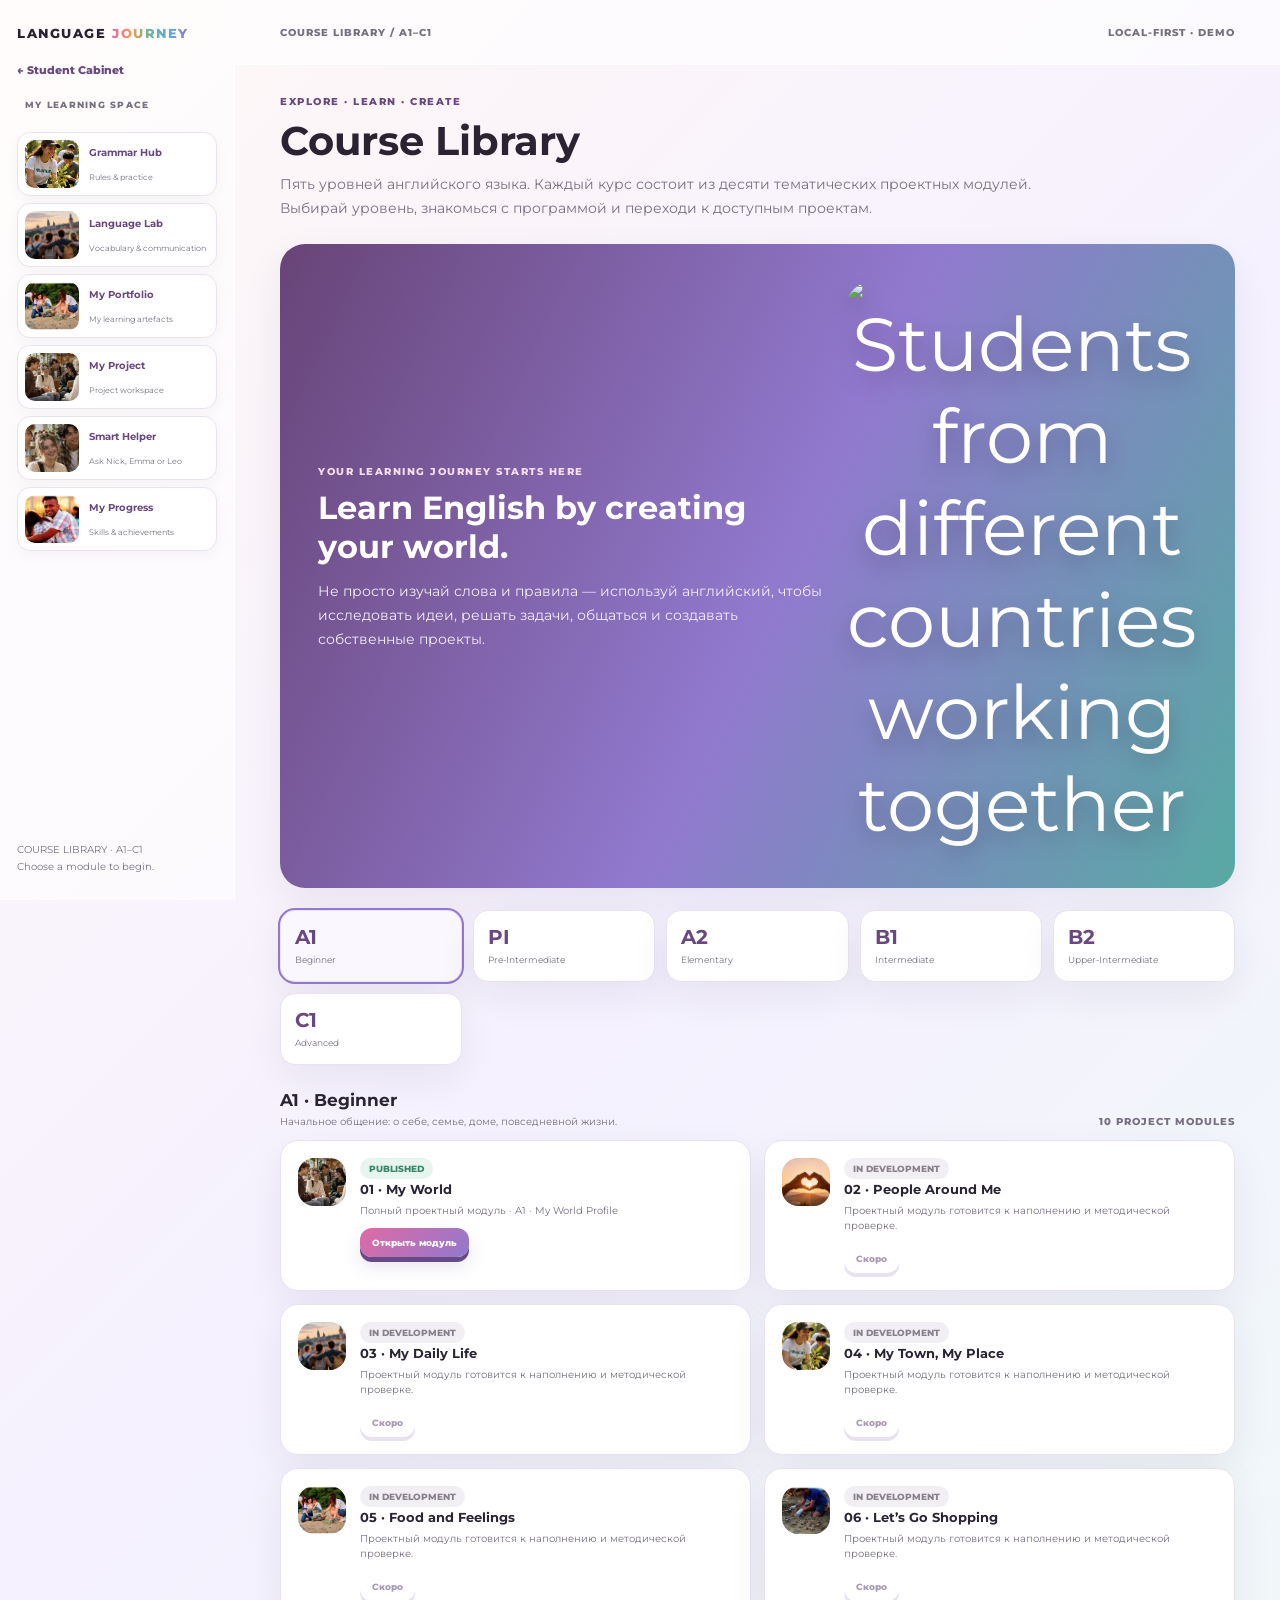
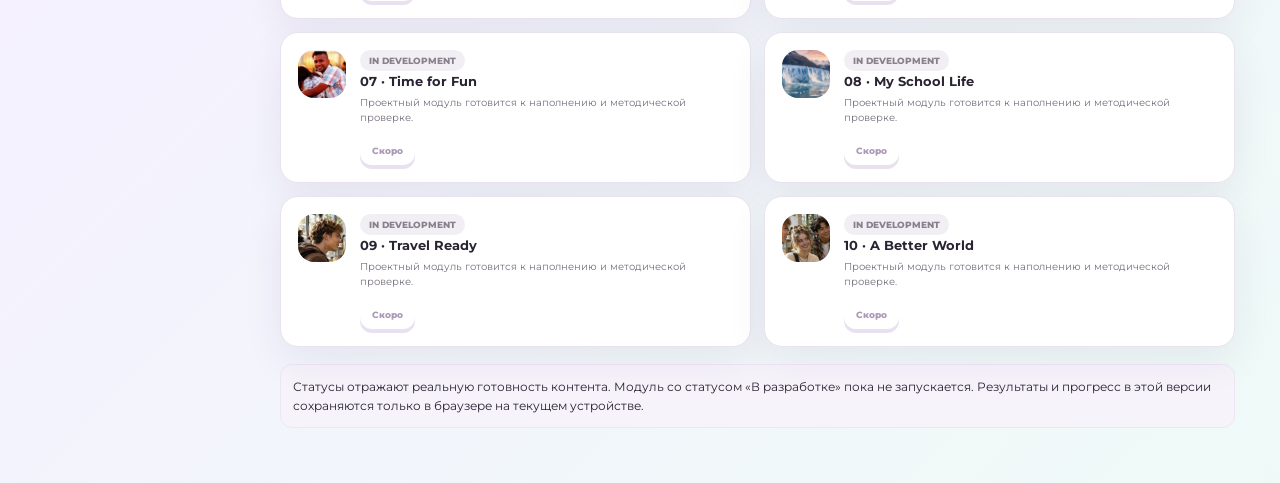
==== commit f7dce858: "Add Spoiled for Choice Pre-Intermediate module and catalog entry" ====
--- a/library/index.html
+++ b/library/index.html
@@ -114,6 +114,8 @@
 .helperChatComposer input:focus{border-color:#a98abd;box-shadow:0 0 0 3px #a98abd22}
 .helperChatComposer button{border:0;border-radius:12px;padding:0 17px;color:#fff;background:linear-gradient(135deg,#9a6fb3,#c66d9e);font:inherit;font-size:11px;font-weight:800;cursor:pointer;box-shadow:0 3px 0 #80548f}
 .helperChatNote{padding:0 13px 11px;background:#fff;color:#95889b;font-size:9px}
+
+.lessonMilestone{max-width:760px;margin:22px auto;padding:34px;text-align:center;background:linear-gradient(145deg,#fff,#faf7fc);border:1px solid #e8dcef;border-radius:20px}.lessonMilestone h3{font-size:22px;color:#35203f}.certificateWrap{display:grid;gap:18px}.certificatePaper{padding:18px;background:linear-gradient(135deg,#f6eddb,#fffdf8 45%,#f3e8d7);border-radius:18px;box-shadow:0 12px 32px #34204a18}.certificateFrame{position:relative;border:3px double #b49354;outline:1px solid #d7c18f;outline-offset:-9px;padding:30px 24px 22px;text-align:center;color:#403247;min-height:400px}.certificateBrand{font-size:10px;letter-spacing:.22em;font-weight:900;color:#80643a}.certificateBrand span{color:#9d8a70}.certificateSeal{width:66px;height:66px;margin:18px auto 8px}.certificateSeal svg{width:100%;height:100%}.certificateKicker{font-family:Georgia,serif;font-size:clamp(22px,4vw,34px);letter-spacing:.12em;color:#8a6836;margin:8px 0 12px}.certificateFrame h3{font-family:Georgia,serif;font-weight:400;font-size:16px;color:#786b75}.certificateName{display:block;width:min(90%,520px);margin:12px auto;border:0;border-bottom:1px solid #b79b68;background:transparent;text-align:center;font:italic 30px Georgia,serif;color:#3b2c40;padding:7px}.certificateText{margin-top:18px;font-family:Georgia,serif;color:#756777}.certificateCourse{font:bold 30px Georgia,serif;letter-spacing:.2em;color:#4d3c4e;margin:8px 0}.certificateLevel{font-size:10px;letter-spacing:.16em;color:#92794f}.certificateScore{display:flex;justify-content:center;gap:clamp(16px,5vw,56px);margin:24px auto 18px}.certificateScore div{display:grid;gap:4px}.certificateScore b{font:bold 24px Georgia,serif;color:#876333}.certificateScore span{font-size:9px;letter-spacing:.1em;color:#7e7180}.certificateDate{font-size:11px;color:#756777}.certificateFooter{display:flex;justify-content:space-between;border-top:1px solid #d9c89f;padding-top:12px;margin-top:20px;font-size:9px;letter-spacing:.1em;color:#8c744d}.certificateReport{background:#fff;border:1px solid #e8deef;border-radius:17px;padding:20px}.certificateReport h3{margin:0 0 6px;color:#4c3560}.certificateReport h4{margin:18px 0 10px;color:#624a72}.reportStatGrid{display:grid;grid-template-columns:repeat(4,1fr);gap:8px;margin:14px 0}.reportStatGrid div{background:#f7f3fa;border-radius:11px;padding:12px;display:grid;gap:4px}.reportStatGrid b{font-size:17px;color:#684c80}.reportStatGrid span{font-size:10px;color:#887b91}.skillReport{display:grid;grid-template-columns:110px 1fr 42px;align-items:center;gap:10px;margin:9px 0;font-size:11px}.skillReport div{height:8px;background:#eee8f3;border-radius:99px;overflow:hidden}.skillReport i{display:block;height:100%;background:linear-gradient(90deg,#9872b5,#d99bb9);border-radius:99px}.errorReportList{display:grid;gap:8px}.errorReportItem{padding:10px 12px;background:#faf7fb;border-left:3px solid #c69a9d;border-radius:8px}.errorReportItem p{margin:4px 0 0;font-size:11px}.assistantRecommendations{display:grid;gap:8px}.assistantRecommendations p{margin:0;padding:10px 12px;background:#f7f3fa;border-radius:9px;font-size:11px;line-height:1.55}.certificatePrint{margin-top:16px}@media(max-width:600px){.reportStatGrid{grid-template-columns:repeat(2,1fr)}.certificateFrame{padding:26px 15px 18px}.certificateScore{gap:12px}.certificateScore b{font-size:19px}.certificateScore span{font-size:8px}.certificateFooter{font-size:8px}}@media print{body *{visibility:hidden!important}.certificateWrap,.certificateWrap *{visibility:visible!important}.certificateWrap{position:absolute;left:0;top:0;width:100%;display:block}.certificatePaper{box-shadow:none;break-after:page}.certificateReport{border:0}.certificatePrint{display:none!important}.certificateName{border:0}.screenActions,.scoreHud,.helper,.playerTop{display:none!important}}
 </style></head>
 <body><div class="shell"><aside class="side"><div class="logo">LANGUAGE <span>JOURNEY</span></div><a class="back" href="../">← Student Cabinet</a><div class="sideLabel">MY LEARNING SPACE</div><nav class="learnNav"><button onclick="openWorkspace('grammar')"><img src="../media/intro_volunteer.jpg" alt=""><b>Grammar Hub</b><small>Rules & practice</small></button><button onclick="openWorkspace('language')"><img src="../media/intro_city.jpg" alt=""><b>Language Lab</b><small>Vocabulary & communication</small></button><button onclick="openWorkspace('portfolio')"><img src="../media/volunteer_project_1.jpg" alt=""><b>My Portfolio</b><small>My learning artefacts</small></button><button onclick="openWorkspace('project')"><img src="../media/welcome_team.jpg" alt=""><b>My Project</b><small>Project workspace</small></button><button onclick="openWorkspace('helper')"><img src="../media/helper_emma.jpg" alt=""><b>Smart Helper</b><small>Ask Nick, Emma or Leo</small></button><button onclick="openWorkspace('progress')"><img src="../media/dean_volunteer.jpg" alt=""><b>My Progress</b><small>Skills & achievements</small></button></nav><div class="sideNote">COURSE LIBRARY · A1–C1<br><span id="sideModuleLabel">Choose a module to begin.</span></div></aside>
 <main class="main"><header class="top"><div class="crumb" id="crumb">COURSE LIBRARY / A1–C1</div><div class="crumb">LOCAL-FIRST · DEMO</div></header><div class="content" id="catalog">
@@ -121,18 +123,20 @@
 <section class="hero"><div><div class="eyebrow" style="color:#f7dce9">Your learning journey starts here</div><h2>Learn English by creating your world.</h2><p>Не просто изучай слова и правила — используй английский, чтобы исследовать идеи, решать задачи, общаться и создавать собственные проекты.</p></div><div class="heroArt"><img src="https://images.unsplash.com/photo-1529156069898-49953e39b3ac?auto=format&fit=crop&w=700&q=85" alt="Students from different countries working together"></div></section>
 <div class="levels" id="levels"></div><div class="sectionHead"><div><h3 id="courseTitle">A1 · Beginner</h3><div class="muted" style="font-size:10px;margin-top:5px" id="courseDesc">Первый уровень · базовое общение</div></div><span class="crumb">10 PROJECT MODULES</span></div>
 <div class="moduleGrid" id="modules"></div><div class="notice">Статусы отражают реальную готовность контента. Модуль со статусом «В разработке» пока не запускается. Результаты и прогресс в этой версии сохраняются только в браузере на текущем устройстве.</div></div>
-<section id="player"><div class="playerTop"><button class="btn ghost" onclick="backToCatalog()">← Library</button><div class="progress"><i id="progressFill"></i></div><span class="step" id="stepCount">1 / 1</span><div class="scoreProgressTop" aria-label="Points progress"><span class="scoreLabel">MY POINTS</span><div class="scoreProgressTrack"><div class="scoreProgressFill" id="scoreProgressFill"></div></div><span class="scoreValue" id="scoreProgressValue">0 XP</span><span class="penaltyValue" id="scorePenaltyValue">−0</span></div></div><article class="screen" id="screen"></article></section>
+<section id="player"><div class="playerTop"><button class="btn ghost" onclick="backToCatalog()">← Library</button><div class="progress"><i id="progressFill"></i></div><span class="step" id="stepCount">1 / 1</span><div class="scoreProgressTop" aria-label="Points progress"><span class="scoreLabel">MY POINTS / 500 XP</span><div class="scoreProgressTrack"><div class="scoreProgressFill" id="scoreProgressFill"></div></div><span class="scoreValue" id="scoreProgressValue">0 XP</span><span class="penaltyValue" id="scorePenaltyValue">−0</span></div></div><article class="screen" id="screen"></article></section>
 </div></main></div>
 <div class="workspaceBackdrop" id="workspaceBackdrop" onclick="closeWorkspace(event)"><section class="workspacePanel" role="dialog" aria-modal="true"><div class="workspaceHead"><div><div class="eyebrow">LANGUAGE JOURNEY · WORKSPACE</div><h2 id="workspaceTitle">Workspace</h2></div><button class="closeWorkspace" onclick="closeWorkspace()" aria-label="Close"><svg viewBox="0 0 24 24" aria-hidden="true"><path d="m6 6 12 12M18 6 6 18" fill="none" stroke="currentColor" stroke-width="2" stroke-linecap="round"/></svg></button></div><div id="workspaceContent" class="workspaceContent"></div></section></div>
 <script>
 const levels=[
 {code:"A1",name:"Beginner",desc:"Начальное общение: о себе, семье, доме, повседневной жизни."},
+{code:"PI",name:"Pre-Intermediate",desc:"Расширяем словарный запас, обсуждаем питание, здоровье, устойчивый выбор и оцениваем информацию."},
 {code:"A2",name:"Elementary",desc:"Расширяем повседневное общение, описываем опыт и планы."},
 {code:"B1",name:"Intermediate",desc:"Обсуждаем опыт, аргументируем мнение и решаем практические задачи."},
 {code:"B2",name:"Upper-Intermediate",desc:"Развиваем беглость, критическое мышление и профессиональную коммуникацию."},
 {code:"C1",name:"Advanced",desc:"Сложные идеи, академическая и профессиональная коммуникация."}
 ];
 const titles={
+PI:["Spoiled for Choice"],
 A1:["My World","People Around Me","My Daily Life","My Town, My Place","Food and Feelings","Let’s Go Shopping","Time for Fun","My School Life","Travel Ready","A Better World"],
 A2:["My Life, My Choices","People and Relationships","Healthy Habits","Around My City","Food Stories","Money Matters","Digital Life","Past Adventures","Future Plans","Our Community"],
 B1:["Identity and Culture","Stories That Shape Us","Healthy Mind, Healthy Life","Cities of Tomorrow","Food for Thought","Media Detectives","Work and Ambition","Travel with Purpose","The Natural World","Make a Difference"],
@@ -159,7 +163,7 @@
  if(kind==="language"){const vocab=[{term:"name",ipa:"/neɪm/",meaning:"имя",definition:"The word people use when they speak to or about you.",example:"My name is Alex.",image:"https://images.unsplash.com/photo-1517841905240-472988babdf9?auto=format&fit=crop&w=700&q=85"},{term:"age",ipa:"/eɪdʒ/",meaning:"возраст",definition:"The number of years a person has lived.",example:"I'm 14 years old.",image:"https://images.unsplash.com/photo-1506784983877-45594eda4cbe?auto=format&fit=crop&w=700&q=85"},{term:"country",ipa:"/ˈkʌntri/",meaning:"страна",definition:"An area of land with its own government and people.",example:"I'm from Italy.",image:"https://images.unsplash.com/photo-1526778548025-fa2f459cd5c1?auto=format&fit=crop&w=700&q=85"},{term:"nationality",ipa:"/ˌnæʃəˈnæləti/",meaning:"национальность",definition:"The status of belonging to a particular nation.",example:"I'm Italian.",image:"https://images.unsplash.com/photo-1523906834658-6e24ef2386f9?auto=format&fit=crop&w=700&q=85"},{term:"spell",ipa:"/spel/",meaning:"называть по буквам",definition:"To say or write the letters of a word in the correct order.",example:"How do you spell your name?",image:"https://images.unsplash.com/photo-1455390582262-044cdead277a?auto=format&fit=crop&w=700&q=85"},{term:"family",ipa:"/ˈfæməli/",meaning:"семья",definition:"A group of people who are related to each other.",example:"This is my family.",image:"https://images.unsplash.com/photo-1511895426328-dc8714191300?auto=format&fit=crop&w=700&q=85"},{term:"friend",ipa:"/frend/",meaning:"друг",definition:"A person you know well and like spending time with.",example:"They're my friends.",image:"https://images.unsplash.com/photo-1529156069898-49953e39b3ac?auto=format&fit=crop&w=700&q=85"}];body.innerHTML='<div class="workspaceHero"><h3>Language Lab · A1</h3><p>Explore the key words from My World. Look at the photo, learn the pronunciation, read the meaning and use the example in your own sentence.</p></div><div class="languageFlashcards">'+vocab.map(v=>'<article class="languageCard"><div class="vocabPhoto"><img src="'+v.image+'" alt="'+v.term+'" loading="lazy"></div><div class="languageCardBody"><div class="languageCardHead"><div><h3>'+v.term+'</h3><div class="ipa">'+v.ipa+'</div></div><button class="audioMini" data-word="'+v.term+'" onclick="speakText(this.dataset.word)">▶ Listen</button></div><div class="meaning">'+v.meaning+'</div><div class="definition">'+v.definition+'</div><div class="example"><b>Example</b><br>'+v.example+'<button class="audioMini" data-word="'+v.example.replace(/"/g,"&quot;")+'" onclick="speakText(this.dataset.word)">▶ Hear example</button></div></div></article>').join('')+'</div><div class="workspaceCard" style="margin-top:14px"><h3>Try it yourself</h3><p>Choose a word and make a new sentence about yourself.</p><textarea id="labSentence" placeholder="My name is … I’m from …" style="width:100%;min-height:75px;border:1px solid var(--line);border-radius:11px;padding:12px;font:inherit;font-size:12px"></textarea><button class="btn" style="margin-top:8px" onclick="saveLabSentence()">Save my sentence</button><p id="labSaved" class="workspaceFoot"></p></div>';}
  if(kind==="portfolio"){body.innerHTML='<div class="workspaceHero"><h3>My Identity Card</h3><p>Complete or edit your profile at any time during this session. Your changes are reflected in the project workspace.</p></div><div class="workspaceCard"><h3>My learning artefacts</h3><div class="portfolioEditor">'+fields.map(f=>'<div class="portfolioField"><label for="portfolio-'+f.id+'">'+f.label+'</label>'+(f.id==="identity-intro"?'<textarea id="portfolio-'+f.id+'" data-key="'+f.id+'" oninput="answers[this.dataset.key]=this.value">'+(answers[f.id]||"")+'</textarea>':'<input id="portfolio-'+f.id+'" data-key="'+f.id+'" value="'+escapeChat(answers[f.id]||"")+'" oninput="answers[this.dataset.key]=this.value">')+'</div>').join('')+'</div><div class="portfolioSave"><small id="portfolioStatus">Changes are kept for this learning session.</small><button class="btn" onclick="savePortfolio()">Save profile</button></div></div><div class="workspaceCard"><h3>Learning evidence</h3><p>'+fields.filter(f=>(answers[f.id]||"").trim()).length+' of '+fields.length+' profile fields completed.</p></div>';}
  if(kind==="project")body.innerHTML='<div class="workspaceCard projectWorkspace"><div class="projectIcon"><img src="../media/welcome_team.jpg" alt="Students working together"></div><h3>'+(project?project.title:"My World Project")+'</h3><p>'+(project?project.body:"Build your My World Profile step by step.")+'</p><h4>Project milestones</h4><ol><li>My Identity Card — Lesson 1</li><li>My Family Tree — Lesson 2</li><li>Combine both artefacts into My World Profile</li></ol><button class="btn" onclick="closeWorkspace();goToProject()">Open project task</button></div>';
- if(kind==="helper"){body.innerHTML='<div class="helperChat"><div class="helperChatHead"><img id="smartHelperAvatar" src="../media/helper_emma.jpg" alt="Emma"><div><strong id="smartHelperName">Emma · Communication</strong><small>Smart Helper · online</small></div><span class="helperOnline"></span></div><div class="helperTabs"><button class="active" data-helper="Emma" onclick="selectSmartHelper(this.dataset.helper)"><img src="../media/helper_emma.jpg" alt="">Emma</button><button data-helper="Nick" onclick="selectSmartHelper(this.dataset.helper)"><img src="../media/helper_nick.jpg" alt="">Nick</button><button data-helper="Leo" onclick="selectSmartHelper(this.dataset.helper)"><img src="../media/helper_leo.jpg" alt="">Leo</button></div><div class="helperChatMessages" id="smartHelperMessages"><div class="helperMsg assistant">Hi! I’m Emma. Tell me what you’re working on, or ask me to practise a short conversation. I can help you express your ideas in English.<small>Emma · now</small></div></div><div class="helperChatComposer"><input id="smartHelperInput" placeholder="Write a message…" onkeydown="if(event.key==="Enter")sendSmartHelperMessage()"><button onclick="sendSmartHelperMessage()">Send</button></div><div class="helperChatNote">Nick helps with grammar · Emma helps with communication · Leo guides your project</div></div>';}
+ if(kind==="helper"){body.innerHTML='<div class="helperChat"><div class="helperChatHead"><img id="smartHelperAvatar" src="../media/helper_emma.jpg" alt="Emma"><div><strong id="smartHelperName">Emma · Communication</strong><small>Smart Helper · online</small></div><span class="helperOnline"></span></div><div class="helperTabs"><button class="active" data-helper="Emma" onclick="selectSmartHelper(this.dataset.helper)"><img src="../media/helper_emma.jpg" alt="">Emma</button><button data-helper="Nick" onclick="selectSmartHelper(this.dataset.helper)"><img src="../media/helper_nick.jpg" alt="">Nick</button><button data-helper="Leo" onclick="selectSmartHelper(this.dataset.helper)"><img src="../media/helper_leo.jpg" alt="">Leo</button></div><div class="helperChatMessages" id="smartHelperMessages"><div class="helperMsg assistant">Hi! I’m Emma. Tell me what you’re working on, or ask me to practise a short conversation. I can help you express your ideas in English.<small>Emma · now</small></div></div><div class="helperChatComposer"><input id="smartHelperInput" placeholder="Write a message…" onkeydown="if(event.keyCode===13)sendSmartHelperMessage()"><button onclick="sendSmartHelperMessage()">Send</button></div><div class="helperChatNote">Nick helps with grammar · Emma helps with communication · Leo guides your project</div></div>';}
  if(kind==="progress"){const reports=Object.values(taskAnalysis),total=reports.reduce((a,x)=>a+(x.total||0),0),correct=reports.reduce((a,x)=>a+(x.correct||0),0),errors=reports.flatMap(x=>(x.errors||[]).map(e=>({title:x.title,skill:x.skill,detail:(e.item?e.item+" — ":"")+(e.answer?"Your response: “"+e.answer+"”. ":"")+ (e.advice||"Review this response.")})));const weak={};reports.forEach(x=>{if(x.total&&x.correct<x.total)weak[x.skill]=(weak[x.skill]||0)+(x.total-x.correct);});const top=Object.entries(weak).sort((a,b)=>b[1]-a[1]);const advice={Grammar:"Nick recommends revising the forms of be. Identify the subject first, choose am, is or are, and then check the complete sentence.",Vocabulary:"Nick recommends returning to the Language Lab flashcards. Listen to each word and use it in a new sentence.",Listening:"Emma recommends listening again for names, spelling, age and place. Note key details before choosing an answer.",Speaking:"Emma recommends answering in a complete sentence. For yes/no questions, use Yes/No + subject + am/is/are, then add one detail."};body.innerHTML='<div class="analysisHero"><div><span>YOUR LEARNING REPORT</span><h3>My progress & next steps</h3><span>Based on checked tasks and self-assessment</span></div><strong>'+(total?Math.round(correct/total*100):0)+'%</strong></div><div class="analysisMetricGrid"><div class="analysisMetric"><b>'+correct+'/'+total+'</b><small>Correct answers</small></div><div class="analysisMetric"><b>'+errors.length+'</b><small>Review points</small></div><div class="analysisMetric"><b>'+modulePoints+'</b><small>Points earned</small></div></div><section class="analysisSection"><h3>Skills to strengthen</h3>'+(top.length?top.map(([skill,count])=>'<div class="workspaceCard" style="margin:7px 0"><b>'+skill+'</b><p>'+count+' response(s) need another look.</p></div>').join(''):'<div class="emptyAnalysis">No checked mistakes recorded yet. Complete the activities and this report will identify your strongest and developing skills.</div>')+'</section><section class="analysisSection"><h3>Detailed error review</h3>'+(errors.length?errors.map(e=>'<div class="errorItem"><b>'+e.title+' · '+e.skill+'</b><p>'+e.detail+'</p></div>').join(''):'<div class="emptyAnalysis">Your checked answers will appear here with individual review notes.</div>')+'</section><section class="analysisSection"><h3>Recommendations from your assistants</h3>'+[{name:"Nick",role:"Grammar & Language",img:"../media/helper_nick.jpg",text:advice[top[0]?.[0]]||"Keep checking the subject and verb in each sentence. Say the sentence aloud before submitting it."},{name:"Emma",role:"Communication",img:"../media/helper_emma.jpg",text:advice.Speaking},{name:"Leo",role:"Learning & Project Guide",img:"../media/helper_leo.jpg",text:"Use your Identity Card as a real outcome: revise incomplete fields, then practise presenting the profile aloud in 4–6 simple sentences."}].map(x=>'<article class="recommendationCard"><header><img src="'+x.img+'" alt="'+x.name+'"><div><b>'+x.name+'</b><div class="workspaceFoot">'+x.role+'</div></div></header><p>'+x.text+'</p></article>').join('')+'</section>';}
  panel.classList.add("open");
 }
@@ -174,14 +178,27 @@
 
 function playAlphabet(){if(!("speechSynthesis" in window)){showFeedback("Audio playback is not available in this browser.");return;}alphabetVoice=new SpeechSynthesisUtterance("A, B, C, D, E, F, G, H, I, J, K, L, M, N, O, P, Q, R, S, T, U, V, W, X, Y, Z.");alphabetVoice.lang="en-GB";alphabetVoice.rate=.72;window.speechSynthesis.speak(alphabetVoice);}function stopAlphabet(){if("speechSynthesis" in window)window.speechSynthesis.cancel();alphabetVoice=null;}
 function confidenceFace(n){const mouths={1:"M20 45 Q32 34 44 45",2:"M22 42 Q32 46 42 42",3:"M19 39 Q32 54 45 39"};const fills={1:["#f7dadd","#c77986"],2:["#f8e9c5","#c49a48"],3:["#d9f1e5","#5caa8d"]};return '<svg viewBox="0 0 64 64" aria-hidden="true"><circle cx="32" cy="32" r="27" fill="'+fills[n][0]+'" stroke="'+fills[n][1]+'" stroke-width="3"/><circle cx="23" cy="25" r="2.8" fill="#46394c"/><circle cx="41" cy="25" r="2.8" fill="#46394c"/><path d="'+mouths[n]+'" fill="none" stroke="#46394c" stroke-width="3.2" stroke-linecap="round"/></svg>';}
-function chooseConfidence(i,n){document.getElementById("assess-"+i).value=n;document.querySelectorAll(".confidenceItem")[i].querySelectorAll(".faceOption").forEach(b=>b.classList.toggle("selected",Number(b.dataset.value)===n));}
+function chooseConfidence(i,n){document.getElementById("assess-"+i).value=n;answers["self-rating-"+i]=n;document.querySelectorAll(".confidenceItem")[i].querySelectorAll(".faceOption").forEach(b=>b.classList.toggle("selected",Number(b.dataset.value)===n));}
+function setCertificateName(v){answers["certificate-name"]=v;}
 function buildChatQueue(screen){const p=screen.chatPrompts||(screen.dialogue||[]).map((x,i)=>({bot:x[0],follow:(screen.dialogue||[])[i+1]?.[0]||""}));const q=[];p.forEach((x,i)=>{if(x.bot)q.push(x.bot);if(x.follow&&x.follow!==p[i+1]?.bot)q.push(x.follow);});return q;}
 function evaluateChatReply(text,question){const t=text.trim().toLowerCase(),words=t.split(/\s+/).filter(Boolean),q=String(question||"").toLowerCase();if(!t)return false;if(/name/.test(q)&&!/spell/.test(q))return words.length>=1&&t.length>=2;if(/spell/.test(q))return /[a-z].*[a-z]/i.test(t)&&(/[- ]/.test(t)||t.length>=3);if(/where are you from|where is your home/.test(q))return /\b(from|in|live)\b/.test(t)&&words.length>=3;if(/nationality/.test(q))return words.length>=2&&/\b(i'm|im|we're|they're|am|are|is|yes|no|ian|ish|ese)\b/.test(t);if(/^(are|is)\b/.test(q))return /^(yes|no)\b/.test(t)&&/\b(am|is|are|not)\b/.test(t);if(/how old/.test(q))return /\b(am|is|are)\b/.test(t)&&/\d+|teen|old/.test(t);if(/what sport/.test(q))return words.length>=2&&/\b(like|play|enjoy)\b/.test(t);return words.length>=3&&/\b(am|is|are|like|live|play|have|has|from)\b/.test(t);}
-function sendChatMessage(){const input=document.getElementById("chatInput"),area=document.getElementById("chatMessages");if(!input||!area||!input.value.trim())return;const s=moduleData.screens[screenIndex],queue=buildChatQueue(s);if(chatStep>=queue.length)return;const user=input.value.trim(),step=chatStep,question=queue[step],ok=evaluateChatReply(user,question);chatAnswers.push({prompt:question,response:user,correct:ok});area.insertAdjacentHTML("beforeend",'<div class="telegramRow outgoing"><div class="telegramBubble">'+escapeChat(user)+'<small>You · now</small><span class="rubricTag">'+(ok?"✓ Clear response":"Needs another try")+'</span></div></div><div class="telegramFeedback '+(ok?"good":"bad")+'">'+(ok?"Good — your reply fits the question.":"Review the question and use a complete answer.")+'</div>');modulePoints+=ok?10:0;totalPenalties+=ok?0:2;const hud=document.querySelector(".scoreHud");if(hud)hud.innerHTML='<span>Score: <b>'+modulePoints+'</b></span><span>Penalties: <b>'+totalPenalties+'</b></span>';taskAnalysis[screenIndex]={title:s.title,skill:"Speaking",correct:chatAnswers.filter(x=>x.correct).length,total:chatAnswers.length,errors:chatAnswers.filter(x=>!x.correct).map(x=>({question:x.prompt,answer:x.response,advice:"Review the question and answer with a complete sentence."}))};input.value="";chatStep++;if(chatStep<queue.length){area.insertAdjacentHTML("beforeend",'<div class="telegramRow incoming"><div class="telegramBubble">'+escapeChat(queue[chatStep])+'<small>Emma · now</small></div></div>');}else{area.insertAdjacentHTML("beforeend",'<div class="telegramRow incoming"><div class="telegramBubble">Well done! You have completed this conversation.<small>Emma · now</small></div></div>');input.disabled=true;document.getElementById("chatSend").disabled=true;document.getElementById("chatHint").textContent="Conversation checked: "+chatAnswers.filter(x=>x.correct).length+" of "+chatAnswers.length+" successful replies.";checkedTasks[screenIndex]=true;taskLedger[screenIndex]={earned:chatAnswers.filter(x=>x.correct).length*10,penalty:chatAnswers.filter(x=>!x.correct).length*2};}area.scrollTop=area.scrollHeight;}
+function sendChatMessage(){const input=document.getElementById("chatInput"),area=document.getElementById("chatMessages");if(!input||!area||!input.value.trim())return;const s=moduleData.screens[screenIndex],queue=buildChatQueue(s);if(chatStep>=queue.length)return;const user=input.value.trim(),step=chatStep,question=queue[step],ok=evaluateChatReply(user,question);chatAnswers.push({prompt:question,response:user,correct:ok});area.insertAdjacentHTML("beforeend",'<div class="telegramRow outgoing"><div class="telegramBubble">'+escapeChat(user)+'<small>You · now</small><span class="rubricTag">'+(ok?"✓ Clear response":"Needs another try")+'</span></div></div><div class="telegramFeedback '+(ok?"good":"bad")+'">'+(ok?"Good — your reply fits the question.":"Review the question and use a complete answer.")+'</div>');modulePoints+=ok?10:0;totalPenalties+=ok?0:2;updateScoreHud();taskAnalysis[screenIndex]={title:s.title,skill:"Speaking",correct:chatAnswers.filter(x=>x.correct).length,total:chatAnswers.length,errors:chatAnswers.filter(x=>!x.correct).map(x=>({question:x.prompt,answer:x.response,advice:"Review the question and answer with a complete sentence."}))};input.value="";chatStep++;if(chatStep<queue.length){area.insertAdjacentHTML("beforeend",'<div class="telegramRow incoming"><div class="telegramBubble">'+escapeChat(queue[chatStep])+'<small>Emma · now</small></div></div>');}else{area.insertAdjacentHTML("beforeend",'<div class="telegramRow incoming"><div class="telegramBubble">Well done! You have completed this conversation.<small>Emma · now</small></div></div>');input.disabled=true;document.getElementById("chatSend").disabled=true;document.getElementById("chatHint").textContent="Conversation checked: "+chatAnswers.filter(x=>x.correct).length+" of "+chatAnswers.length+" successful replies.";checkedTasks[screenIndex]=true;taskLedger[screenIndex]={earned:chatAnswers.filter(x=>x.correct).length*10,penalty:chatAnswers.filter(x=>!x.correct).length*2};}area.scrollTop=area.scrollHeight;}
 function escapeChat(v){return String(v).replace(/[&<>"']/g,c=>({"&":"&amp;","<":"&lt;",">":"&gt;",'"':"&quot;","'":"&#39;"}[c]));}
 
 renderLevels();renderModules();
-function renderModules(){const l=levels.find(x=>x.code===selectedLevel);document.getElementById("courseTitle").textContent=l.code+" · "+l.name;document.getElementById("courseDesc").textContent=l.desc;document.getElementById("modules").innerHTML=titles[selectedLevel].map((t,i)=>{const ready=selectedLevel==="A1"&&i===0;return '<article class="moduleCard"><div class="moduleIcon"><img src="'+icons[i]+'" alt="" loading="lazy"></div><div class="moduleBody"><span class="status '+(ready?'':'draft')+'">'+(ready?'PUBLISHED':'IN DEVELOPMENT')+'</span><h4>'+String(i+1).padStart(2,"0")+' · '+t+'</h4><p>'+(ready?'Полный проектный модуль · A1 · My World Profile':'Проектный модуль готовится к наполнению и методической проверке.')+'</p>'+(ready?'<button class="btn" onclick="startModule()">Открыть модуль</button>':'<button class="btn ghost" disabled style="opacity:.55;cursor:not-allowed">Скоро</button>')+'</div></article>'}).join("");}
+function renderModules(){
+ const l=levels.find(x=>x.code===selectedLevel);
+ document.getElementById("courseTitle").textContent=l.code+" · "+l.name;
+ document.getElementById("courseDesc").textContent=l.desc;
+ const list=titles[selectedLevel]||[];
+ document.getElementById("modules").innerHTML=list.map((t,i)=>{
+  const ready=(selectedLevel==="A1"&&i===0)||(selectedLevel==="PI"&&i===0);
+  const image=selectedLevel==="PI"?"https://images.unsplash.com/photo-1542838132-92c53300491e?auto=format&fit=crop&w=700&q=85":icons[i];
+  const description=selectedLevel==="PI"?"CLIL case study · food choices, evidence, health and sustainability. Five missions, language practice and Green Canteen project.":(ready?"Полный проектный модуль · A1 · My World Profile":"Проектный модуль готовится к наполнению и методической проверке.");
+  const action=selectedLevel==="PI"?'<a class="btn" href="../courses/pre-intermediate/spoiled-for-choice/">Open module</a>':(ready?'<button class="btn" onclick="startModule()">Открыть модуль</button>':'<button class="btn ghost" disabled style="opacity:.55;cursor:not-allowed">Скоро</button>');
+  return '<article class="moduleCard"><div class="moduleIcon"><img src="'+image+'" alt="" loading="lazy"></div><div class="moduleBody"><span class="status '+(ready?'':'draft')+'">'+(ready?'PUBLISHED':'IN DEVELOPMENT')+'</span><h4>'+String(i+1).padStart(2,"0")+' · '+t+'</h4><p>'+description+'</p>'+action+'</div></article>';
+ }).join("");
+}
 async function startModule(){try{const r=await fetch("../content/courses/A1/my-world.json");if(!r.ok)throw new Error("HTTP "+r.status);moduleData=await r.json();document.getElementById("sideModuleLabel").textContent=moduleData.title||"My World";answers={};screenIndex=0;document.getElementById("catalog").style.display="none";document.getElementById("player").style.display="block";renderScreen();}catch(e){alert("Не удалось загрузить модуль. Проверьте, что сайт открыт через GitHub Pages, а не из локального файла. "+e.message);}}
 function backToCatalog(){document.getElementById("player").style.display="none";document.getElementById("catalog").style.display="block";}
 function helper(name,prompt){const people={Nick:["media/helper_nick.jpg","Nick · Grammar & Language"],Emma:["media/helper_emma.jpg","Emma · Communication"],Leo:["media/helper_leo.jpg","Leo · Learning Guide"]};const p=people[name]||people.Leo;return '<div class="helper"><img src="../'+p[0]+'" alt="" style="width:42px;height:42px;object-fit:contain;background:#f5f2f7;border-radius:12px"><div><b>'+p[1]+'</b><br>'+prompt+'</div></div>';}
@@ -204,7 +221,7 @@
  else if(["choice","reading","listening"].includes(s.type)&&s.questions){s.questions.forEach((q,i)=>{const selected=answers[s.id+"-"+i];if(selected===undefined)missing=true;const buttons=[...document.querySelectorAll('[data-q="'+i+'"]')];buttons.forEach(btn=>{btn.classList.remove("answer-correct","answer-wrong");if(Number(btn.dataset.o)===selected){const ok=Number(btn.dataset.o)===Number(q.correct);btn.classList.add(ok?"answer-correct":"answer-wrong");if(ok)correct++;else errorList.push({item:q.q,answer:q.options?.[selected]||"No answer",advice:"Listen again or reread the dialogue. Find the detail that supports your choice."});total++;}});});}
  else {showFeedback("This activity is checked through your response and reflection.");return;}
  if(missing){showFeedback("Complete every item before checking your answers.");return;}
- const wrong=total-correct,earned=correct*10,penalty=wrong*2,prev=taskLedger[screenIndex]||{earned:0,penalty:0};const skill=s.type==="flagMatch"||s.type==="worldQuiz"?"Vocabulary":s.type==="listening"||s.type==="choice"?"Listening":"Grammar";taskAnalysis[screenIndex]={title:s.title,skill,correct,total,errors:errorList};modulePoints+=earned-prev.earned-(penalty-prev.penalty);totalPenalties+=penalty-prev.penalty;taskLedger[screenIndex]={earned,penalty};checkedTasks[screenIndex]=true;const hud=document.querySelector(".scoreHud");if(hud)hud.innerHTML=`<span><svg class="uiIcon" viewBox="0 0 24 24" aria-hidden="true"><path d="m12 2.8 2.8 5.7 6.3.9-4.55 4.45 1.08 6.28L12 17.2l-5.63 2.96 1.08-6.28L2.9 9.4l6.3-.9L12 2.8Z" fill="currentColor"/></svg> Score: <b>${modulePoints}</b></span><span><svg class="uiIcon" viewBox="0 0 24 24" aria-hidden="true"><path d="M12 3 22 21H2L12 3Z" fill="none" stroke="currentColor" stroke-width="1.8"/><path d="M12 9v5m0 3v.1" stroke="currentColor" stroke-width="2" stroke-linecap="round"/></svg> Penalties: <b>${totalPenalties}</b></span>`
+ const wrong=total-correct,earned=correct*10,penalty=wrong*2,prev=taskLedger[screenIndex]||{earned:0,penalty:0};const skill=s.type==="flagMatch"||s.type==="worldQuiz"?"Vocabulary":s.type==="listening"||s.type==="choice"?"Listening":"Grammar";taskAnalysis[screenIndex]={title:s.title,skill,correct,total,errors:errorList};modulePoints+=earned-prev.earned-(penalty-prev.penalty);totalPenalties+=penalty-prev.penalty;taskLedger[screenIndex]={earned,penalty};checkedTasks[screenIndex]=true;updateScoreHud();const hud=document.querySelector(".scoreHud");if(hud)hud.innerHTML=`<span><svg class="uiIcon" viewBox="0 0 24 24" aria-hidden="true"><path d="m12 2.8 2.8 5.7 6.3.9-4.55 4.45 1.08 6.28L12 17.2l-5.63 2.96 1.08-6.28L2.9 9.4l6.3-.9L12 2.8Z" fill="currentColor"/></svg> Score: <b>${modulePoints}</b></span><span><svg class="uiIcon" viewBox="0 0 24 24" aria-hidden="true"><path d="M12 3 22 21H2L12 3Z" fill="none" stroke="currentColor" stroke-width="1.8"/><path d="M12 9v5m0 3v.1" stroke="currentColor" stroke-width="2" stroke-linecap="round"/></svg> Penalties: <b>${totalPenalties}</b></span>`
  showFeedback("Result: "+correct+" / "+total+" correct · +"+earned+" points · −"+penalty+" penalty points. Total score: "+modulePoints+". Total penalties: "+totalPenalties+".");
 }
 function renderScreen(){updateScoreHud();letterAnswer=[];chatStep=0;chatAnswers=[];if(window.speechSynthesis)window.speechSynthesis.cancel();const s=moduleData.screens[screenIndex];if(s.type==="letters")letterBoardOrder=shuffleItems(s.letters);screenDone=false;document.getElementById("stepCount").textContent=(screenIndex+1)+" / "+moduleData.screens.length;document.getElementById("progressFill").style.width=((screenIndex+1)/moduleData.screens.length*100)+"%";let body=renderBody(s);const visual=s.visual?'<div class="screenVisual"><img src="'+s.visual.src+'" alt="'+s.visual.alt+'"></div>':"";document.getElementById("screen").innerHTML='<div class="eyebrow">A1 · MY WORLD · '+(s.section||"LESSON 1 · ALL ABOUT ME")+' · '+(screenIndex+1)+' / '+moduleData.screens.length+'</div><h2>'+s.title+'</h2><p class="screenLead">'+(s.body||"")+(s.body?' <button class="audioMini" data-word="'+escapeChat(s.body)+'" onclick="speakText(this.dataset.word)">▶ Listen</button>':"")+'</p><div class="screenBody">'+visual+body+'</div>'+helper(s.assistant,s.prompt||"Take your time. Try it in English.")+'<div class="scoreHud"><span><svg class="uiIcon" viewBox="0 0 24 24" aria-hidden="true"><path d="m12 2.8 2.8 5.7 6.3.9-4.55 4.45 1.08 6.28L12 17.2l-5.63 2.96 1.08-6.28L2.9 9.4l6.3-.9L12 2.8Z" fill="currentColor"/></svg> Score: <b>'+modulePoints+'</b></span><span><svg class="uiIcon" viewBox="0 0 24 24" aria-hidden="true"><path d="M12 3 22 21H2L12 3Z" fill="none" stroke="currentColor" stroke-width="1.8"/><path d="M12 9v5m0 3v.1" stroke="currentColor" stroke-width="2" stroke-linecap="round"/></svg> Penalties: <b>'+totalPenalties+'</b></span></div><div class="feedback" id="feedback"></div>'+(["flagMatch","worldQuiz","matching","grammarTables","grammarQuestions","questionBuild","fill","choice","reading","listening","letters","W1","W1b","workbookW1","workbookW1b","speaking"].includes(s.type)?'<div class="screenActions"><button class="btn ghost" onclick="checkCurrentTask()">Check answers</button></div>':'')+'<div class="screenActions"><button class="btn ghost" '+(screenIndex===0?'disabled style="opacity:.4"':'')+' onclick="previousScreen()">← Back</button><button class="btn" id="nextBtn" onclick="'+(s.id==="mission"?"advanceMission()":"nextScreen()")+'">'+(screenIndex===moduleData.screens.length-1?'Finish':s.type==='complete'?'Start Lesson 2 →':'Continue →')+'</button></div>'; }
@@ -240,7 +257,7 @@
 if(s.type==="challenge")return '<div class="grammar"><h3>Situation</h3><p>'+s.scenario+'</p><h3>Useful questions</h3><ul style="font-size:12px;line-height:2">'+s.prompts.map(x=>'<li>'+x+'</li>').join("")+'</ul><div class="field"><label>Write your introduction</label><textarea id="challengeText" placeholder="Hello! My name is ..."></textarea></div></div>';
 if(s.type==="final")return '<div class="grammar"><h3>Presentation checklist</h3><div class="checklist">'+s.checklist.map((x,i)=>'<label class="checkline"><input type="checkbox" class="finalCheck"> '+x+'</label>').join("")+'</div><div class="field"><label>My presentation / final text</label><textarea id="finalText" placeholder="Hello! My name is ..."></textarea></div></div>';
 if(s.type==="reflection")return '<div class="checklist">'+s.questions.map((x,i)=>'<label class="checkline"><input type="checkbox" class="reflectCheck"> '+x+'</label>').join("")+'</div><div class="field"><label>What was easy? What would you like to practise more?</label><textarea id="reflectionText" placeholder="I can ... I want to practise ..."></textarea></div>';
-if(s.type==="complete")return '<div class="grammar" style="text-align:center;padding:35px"><div class="awardArt"><svg viewBox="0 0 100 100" role="img" aria-label="Achievement award"><circle cx="50" cy="38" r="25" fill="#e8c66c" stroke="#9f7b35" stroke-width="3"/><path d="m50 22 5 10 11 2-8 8 2 11-10-5-10 5 2-11-8-8 11-2Z" fill="#fff6d8"/><path d="M34 59 25 91l25-12 25 12-9-32" fill="#b98d52" stroke="#8c6538" stroke-width="2"/></svg></div><h3 style="font-size:22px">'+s.badge+'</h3><p>You have completed the learning route. Your project draft is available during this learning session.</p><div class="notice">Next step: review your profile, improve your sentences and practise presenting it aloud.</div></div>';
+if(s.type==="complete"){if(s.id!=="complete")return '<div class="lessonMilestone"><div class="awardArt"><svg viewBox="0 0 100 100" role="img" aria-label="Lesson achievement"><circle cx="50" cy="38" r="25" fill="#e8c66c" stroke="#9f7b35" stroke-width="3"/><path d="m50 22 5 10 11 2-8 8 2 11-10-5-10 5 2-11-8-8 11-2Z" fill="#fff6d8"/><path d="M34 59 25 91l25-12 25 12-9-32" fill="#b98d52" stroke="#8c6538" stroke-width="2"/></svg></div><h3>Lesson milestone</h3><p>You have completed this lesson and created a new part of your My World Profile.</p><div class="notice">Your official course certificate will be awarded after completing the full My World module, including the final learning report.</div></div>';const reports=Object.values(taskAnalysis),items=reports.reduce((n,x)=>n+(x.total||0),0),right=reports.reduce((n,x)=>n+(x.correct||0),0),performance=items?Math.round(right/items*100):0,ratings=Object.keys(answers).filter(k=>k.startsWith("self-rating-")).map(k=>Number(answers[k])).filter(n=>n>0),selfScore=ratings.length?Math.round(ratings.reduce((a,b)=>a+b,0)/ratings.length/3*100):0,overall=items&&ratings.length?Math.round((performance+selfScore)/2):items?performance:selfScore,allErrors=reports.flatMap(x=>(x.errors||[]).map(e=>({skill:x.skill,title:x.title,answer:e.answer||"",advice:e.advice||"Review this skill and retry the activity."}))),skillTotals={};reports.forEach(x=>{const z=skillTotals[x.skill]||(skillTotals[x.skill]={total:0,correct:0});z.total+=x.total||0;z.correct+=x.correct||0;});const weakest=Object.entries(skillTotals).map(([name,v])=>({name,pct:v.total?Math.round(v.correct/v.total*100):0})).sort((a,b)=>a.pct-b.pct),date=new Date().toLocaleDateString("en-GB",{day:"2-digit",month:"long",year:"numeric"}),certName=answers["certificate-name"]||"Learner";return '<div class="certificateWrap"><div class="certificatePaper"><div class="certificateFrame"><div class="certificateBrand">LANGUAGE JOURNEY <span>· A1 BEGINNER</span></div><div class="certificateSeal"><svg viewBox="0 0 80 80" role="img" aria-label="Certificate seal"><circle cx="40" cy="40" r="34" fill="#f4e5b8" stroke="#a47d39" stroke-width="2.5"/><circle cx="40" cy="40" r="26" fill="none" stroke="#bd9b5d" stroke-width="1.2"/><path d="m40 20 6 12 13 2-9 9 2 13-12-6-12 6 2-13-9-9 13-2Z" fill="#b58b46"/></svg></div><div class="certificateKicker">CERTIFICATE OF ACHIEVEMENT</div><h3>This certificate is proudly presented to</h3><input class="certificateName" id="certificateName" value="'+escapeChat(certName)+'" placeholder="Enter learner name" oninput="setCertificateName(this.value)"><div class="certificateText">for successfully completing</div><div class="certificateCourse">MY WORLD</div><div class="certificateLevel">A1 · BEGINNER ENGLISH PROJECT MODULE</div><div class="certificateScore"><div><b>'+overall+'%</b><span>FINAL RESULT</span></div><div><b>'+performance+'%</b><span>TASK PERFORMANCE</span></div><div><b>'+selfScore+'%</b><span>SELF-ASSESSMENT</span></div></div><p class="certificateDate">Awarded '+date+'</p><div class="certificateFooter"><span>LANGUAGE JOURNEY</span><span>Learn · Practise · Create</span></div></div></div><div class="certificateReport"><h3>Personal learning report</h3><p>Final result = average of automated task performance ('+performance+'%) and learner self-assessment ('+selfScore+'%).</p><div class="reportStatGrid"><div><b>'+right+' / '+items+'</b><span>Correct responses</span></div><div><b>'+allErrors.length+'</b><span>Review points</span></div><div><b>'+modulePoints+' XP</b><span>Points earned</span></div><div><b>'+totalPenalties+'</b><span>Penalty points</span></div></div><h4>Skills analysis</h4>'+(weakest.length?weakest.map(x=>'<div class="skillReport"><span>'+x.name+'</span><div><i style="width:'+x.pct+'%"></i></div><b>'+x.pct+'%</b></div>').join(''):'<p>Complete and check the learning tasks to build your skills profile.</p>')+'<h4>Error analysis</h4>'+(allErrors.length?'<div class="errorReportList">'+allErrors.map(e=>'<div class="errorReportItem"><b>'+e.title+' · '+e.skill+'</b><p>'+(e.answer?'Your response: '+escapeChat(e.answer)+'. ':'')+escapeChat(e.advice)+'</p></div>').join('')+'</div>':'<p>No errors were recorded in the checked activities.</p>')+'<h4>Recommendations from your assistants</h4><div class="assistantRecommendations"><p><b>Nick · Grammar & Language:</b> '+(weakest[0]?.name==="Grammar"?"Review verb be, possessive adjectives and demonstratives. Rewrite two example sentences and check subject–verb agreement.":"Keep reviewing sentence structure and practise using the grammar in your own examples.")+'</p><p><b>Emma · Communication:</b> Practise presenting your identity and family profile aloud. Answer in complete sentences and add one detail to each answer.</p><p><b>Leo · Learning & Project Guide:</b> Review the sections with the lowest scores, then refine your My World Profile and prepare a short presentation.</p></div><button class="btn certificatePrint" onclick="window.print()">Print / Save certificate as PDF</button></div></div>';}
 return "";
 }
 function showFeedback(msg){const el=document.getElementById("feedback");el.textContent=msg;el.classList.add("show");}
